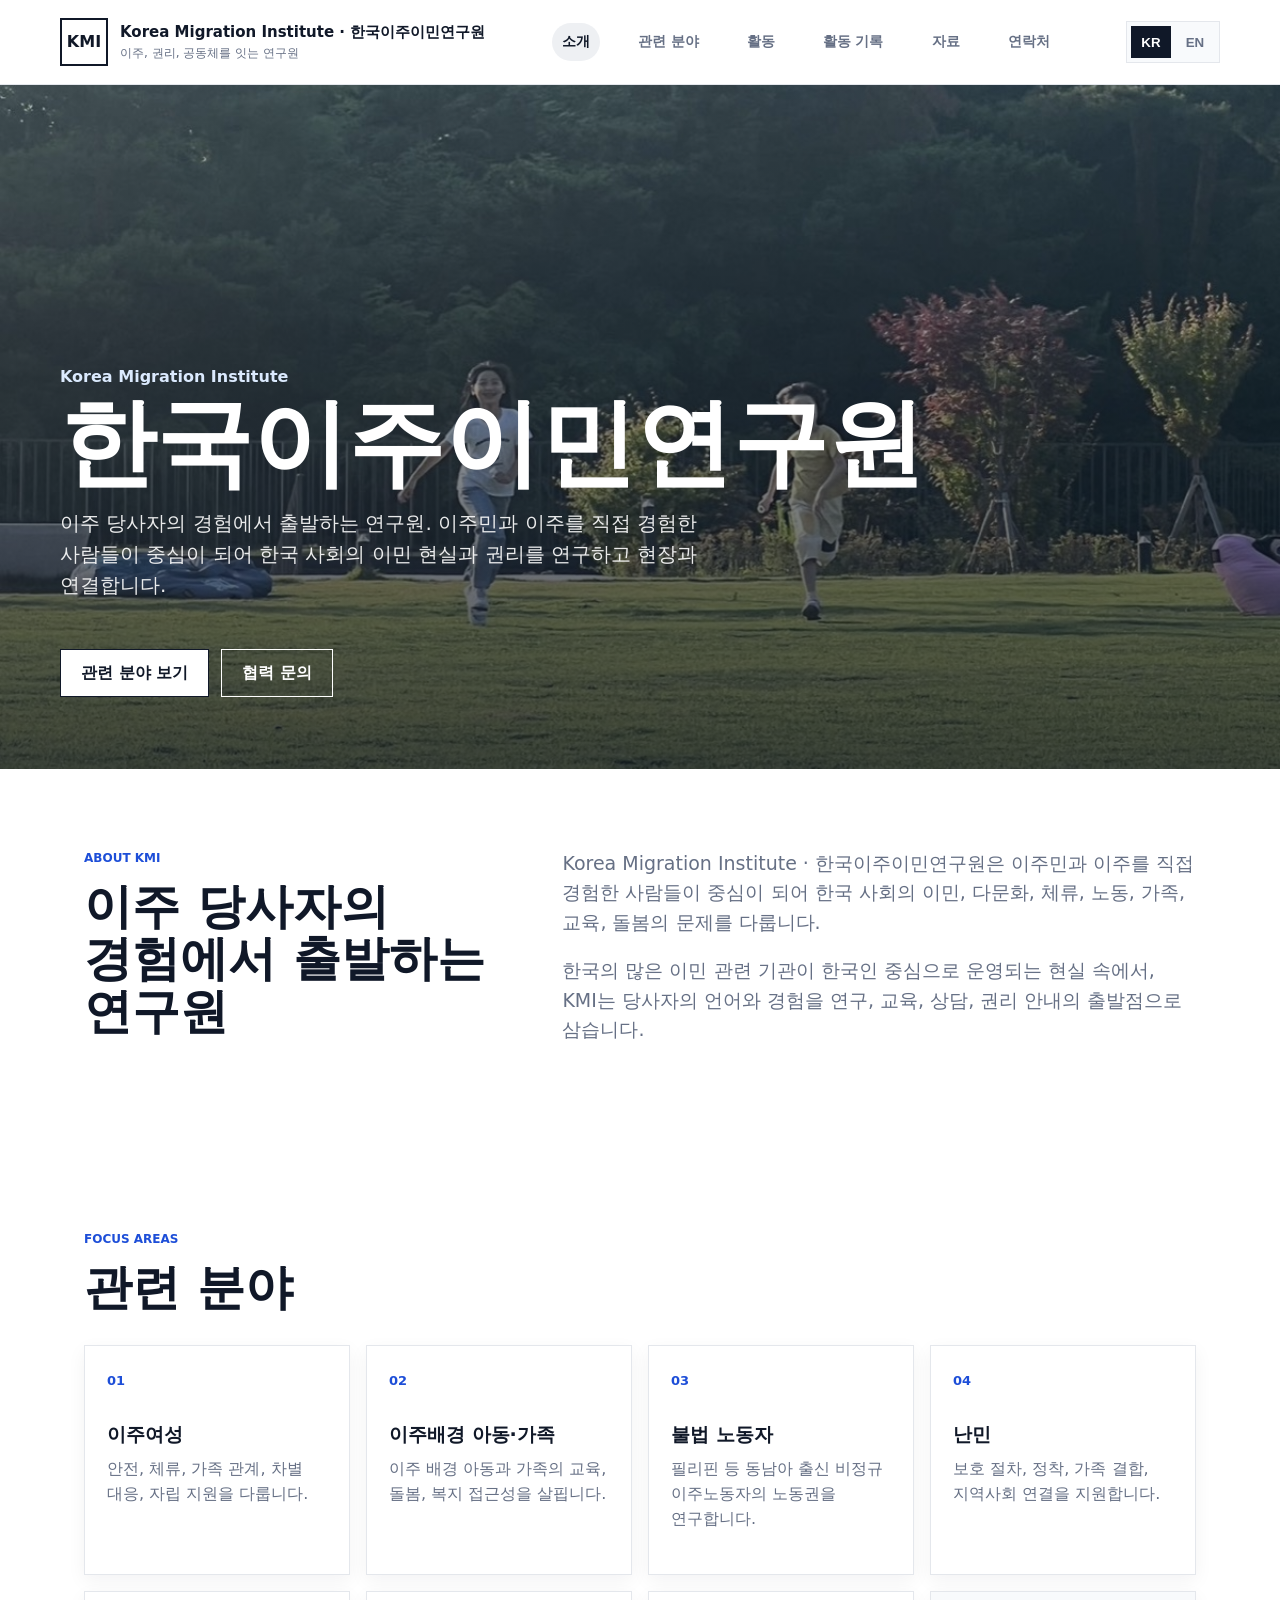
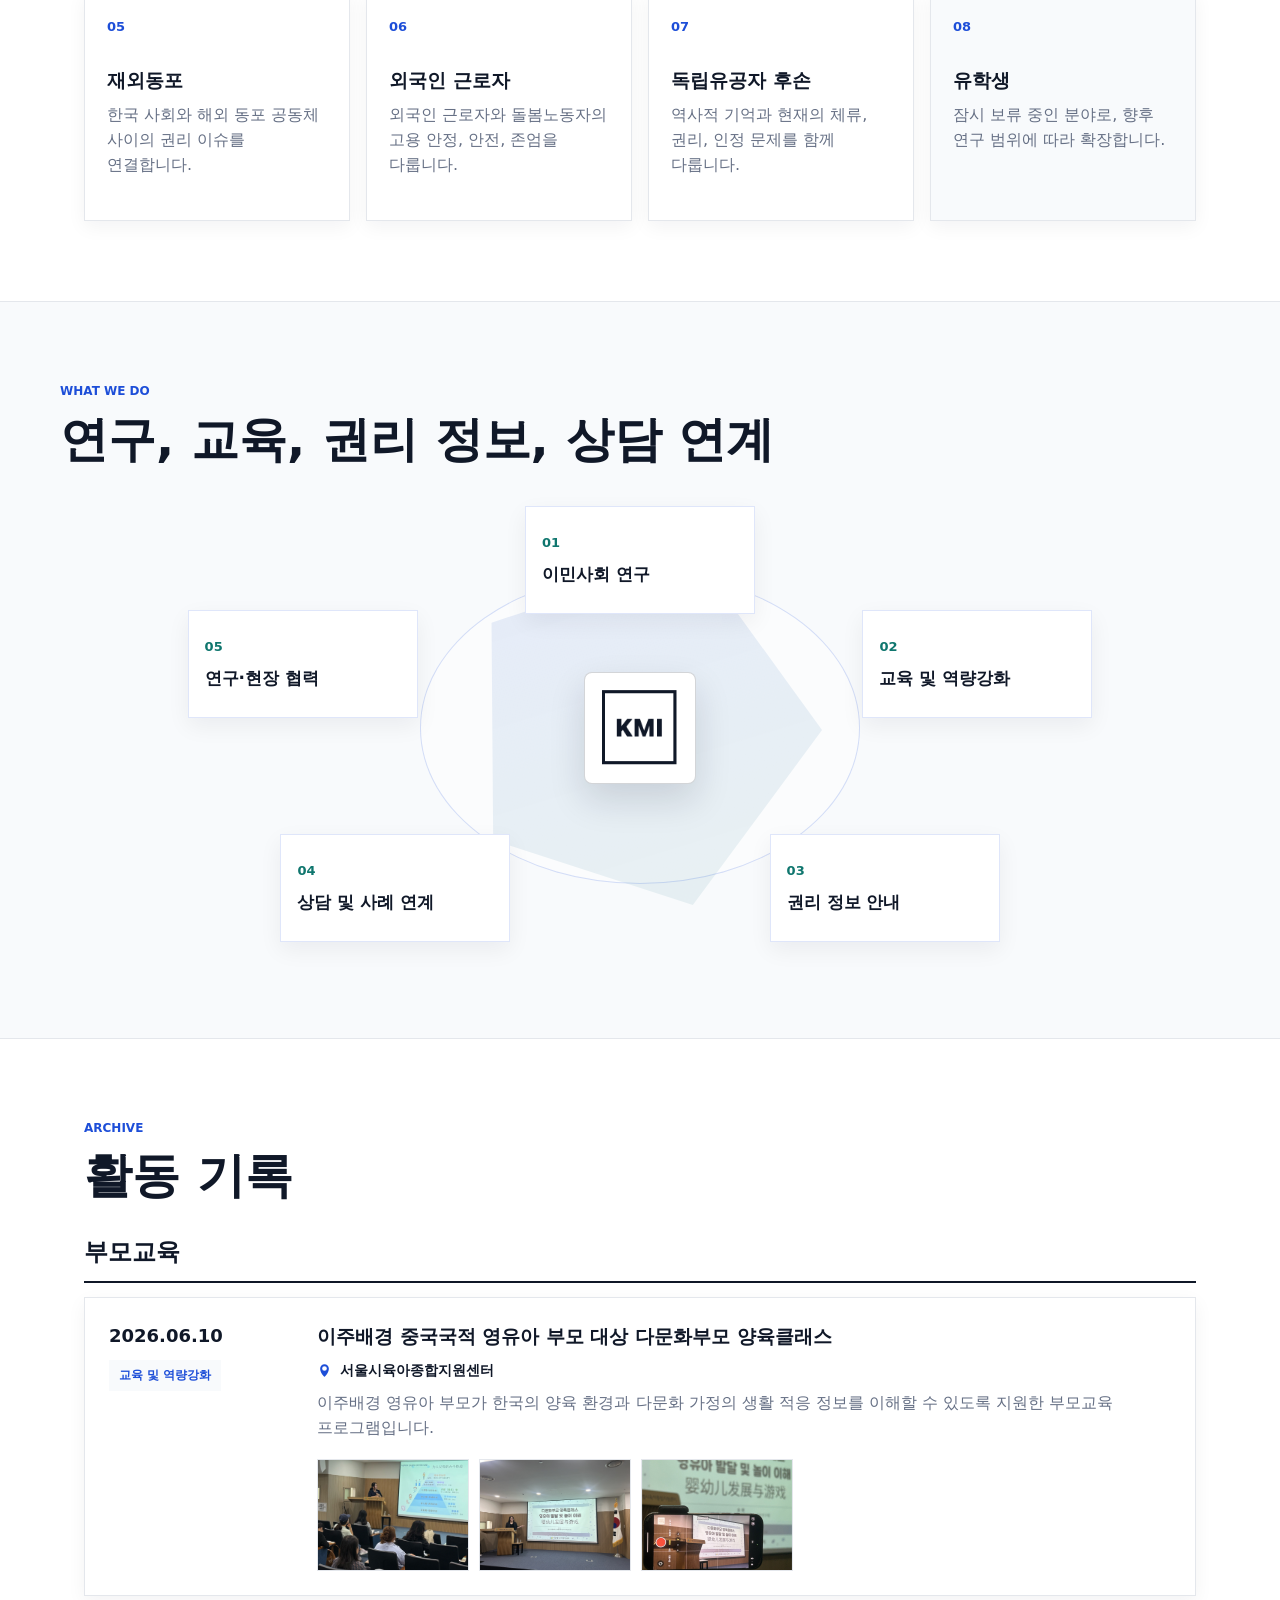
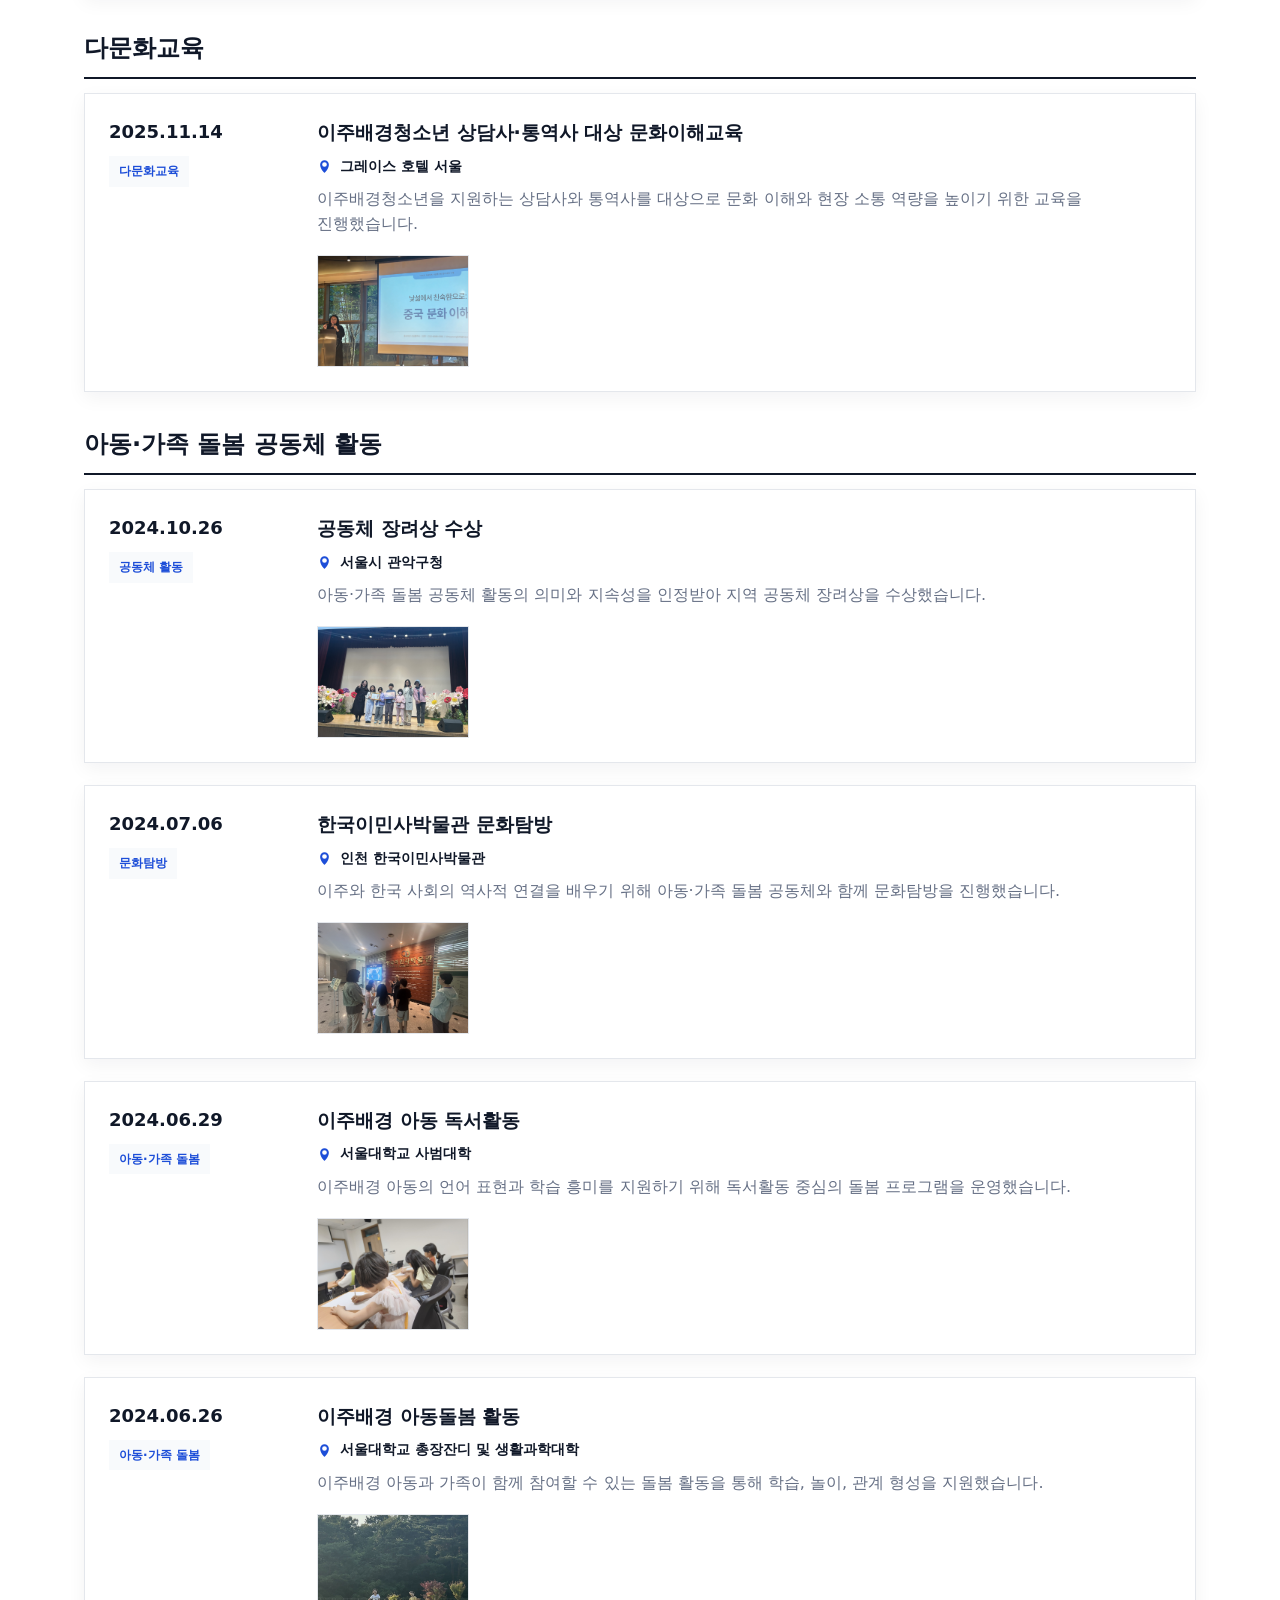
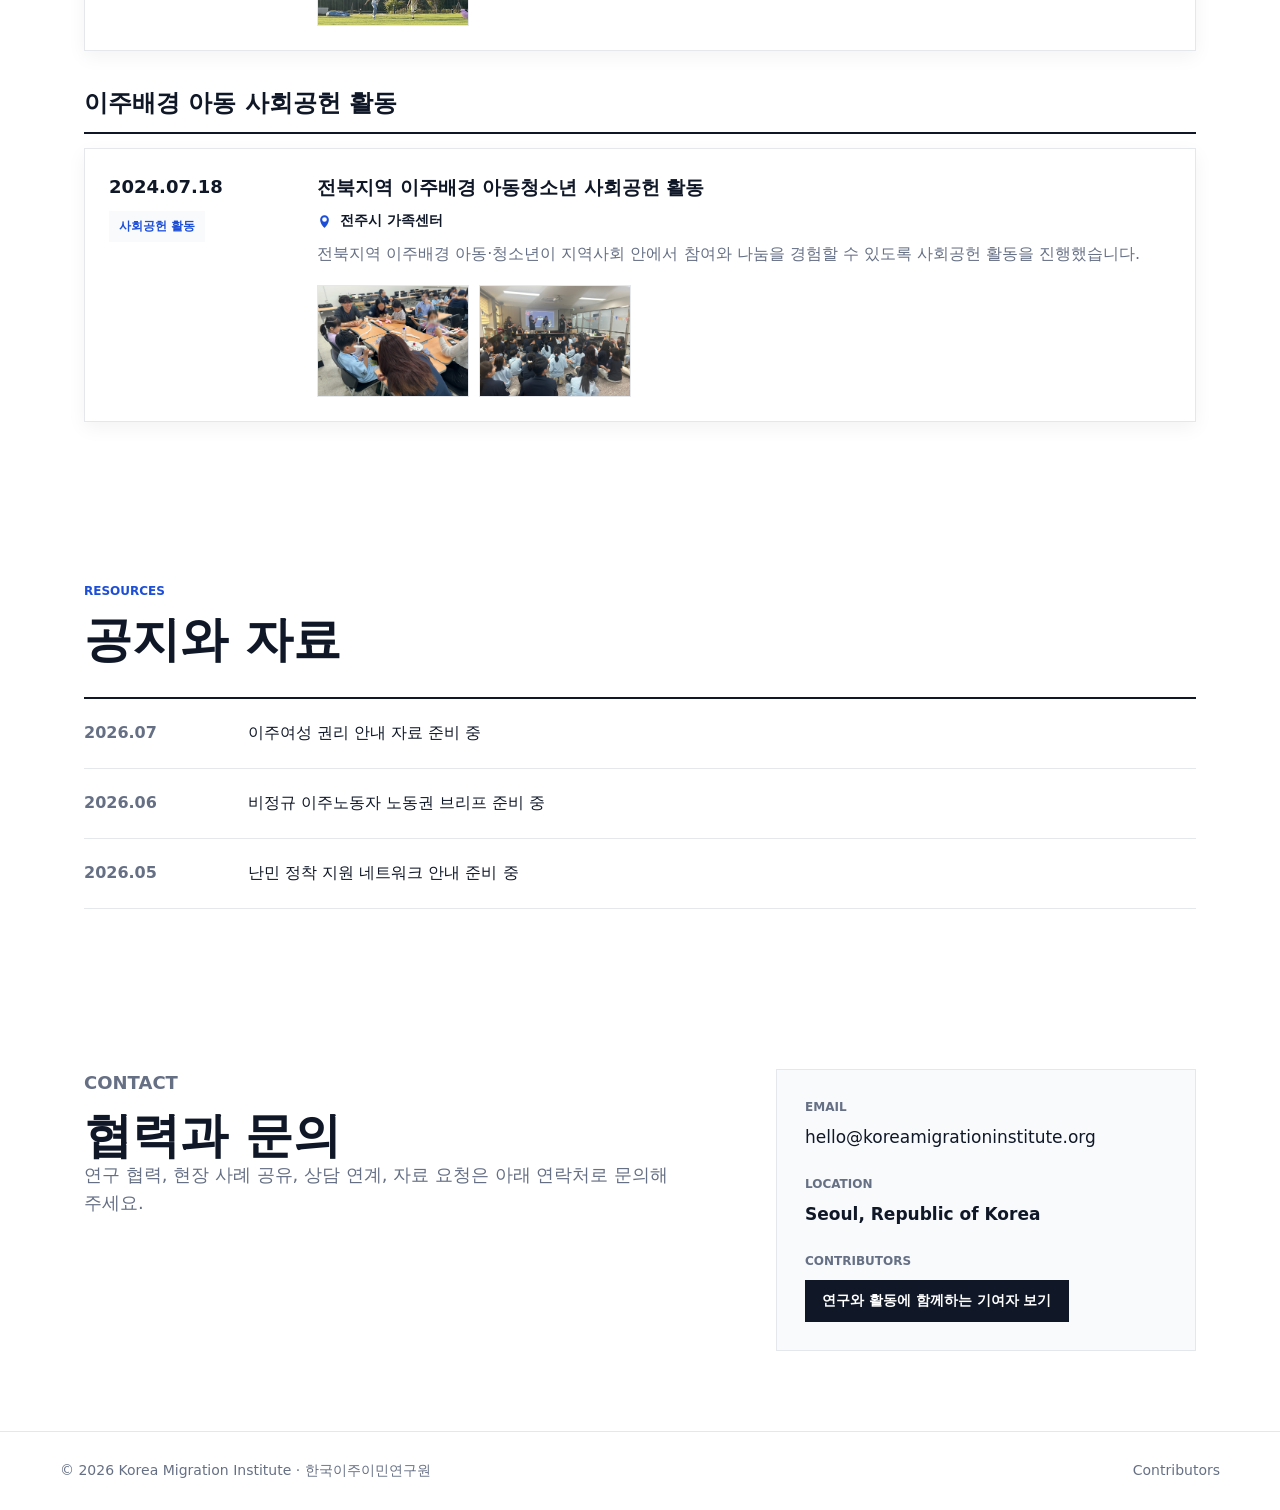
==== index.html @ 329f01b2 "Refine Korean naming and mobile focus cards" ====
<!doctype html>
<html lang="ko">
  <head>
    <meta charset="utf-8" />
    <meta name="viewport" content="width=device-width, initial-scale=1" />
    <title>Korea Migration Institute</title>
    <meta
      name="description"
      content="Korea Migration Institute is a research, advocacy, and community platform for migration rights in Korea."
    />
    <link rel="icon" type="image/png" href="./favicon.png" />
    <link rel="stylesheet" href="./styles.css" />
    <script defer src="./script.js"></script>
  </head>
  <body>
    <header class="site-header">
      <a class="brand" href="#home" aria-label="한국이주이민연구원 home">
        <span class="brand-mark">KMI</span>
        <span>
          <strong data-i18n="brand.title">Korea Migration Institute · 한국이주이민연구원</strong>
          <small data-i18n="brand.subtitle">이주, 권리, 공동체를 잇는 연구원</small>
        </span>
      </a>

      <nav class="main-nav" aria-label="Main navigation">
        <a href="#about" data-i18n="nav.about">소개</a>
        <a href="#focus" data-i18n="nav.focus">관련 분야</a>
        <a href="#work" data-i18n="nav.work">활동</a>
        <a href="#archive" data-i18n="nav.archive">활동 기록</a>
        <a href="#resources" data-i18n="nav.resources">자료</a>
        <a href="#contact" data-i18n="nav.contact">연락처</a>
      </nav>

      <div class="language-toggle" aria-label="Language">
        <button type="button" class="language-button active" data-lang="ko">KR</button>
        <button type="button" class="language-button" data-lang="en">EN</button>
      </div>
    </header>

    <main id="home">
      <section class="hero">
        <div class="hero-inner">
          <p class="eyebrow hero-name-eyebrow" data-i18n="hero.eyebrow">Korea Migration Institute</p>
          <h1 data-i18n="hero.title">한국이주이민연구원</h1>
          <p class="hero-copy" data-i18n="hero.copy">
            이주 당사자의 경험에서 출발하는 연구원. 이주민과 이주를 직접 경험한 사람들이
            중심이 되어 한국 사회의 이민 현실과 권리를 연구하고 현장과 연결합니다.
          </p>
          <div class="hero-actions">
            <a class="button primary" href="#focus" data-i18n="hero.primary">관련 분야 보기</a>
            <a class="button secondary" href="#contact" data-i18n="hero.secondary">협력 문의</a>
          </div>
        </div>
      </section>

      <section id="about" class="section intro-section">
        <div class="section-heading">
          <p class="eyebrow" data-i18n="about.eyebrow">About KMI</p>
          <h2 data-i18n="about.title">이주 당사자의 경험에서 출발하는 연구원</h2>
        </div>
        <div class="intro-copy">
          <p data-i18n="about.body">
            Korea Migration Institute · 한국이주이민연구원은 이주민과 이주를 직접 경험한 사람들이 중심이 되어
            한국 사회의 이민, 다문화, 체류, 노동, 가족, 교육, 돌봄의 문제를 다룹니다.
          </p>
          <p data-i18n="about.body2">
            한국의 많은 이민 관련 기관이 한국인 중심으로 운영되는 현실 속에서, KMI는 당사자의
            언어와 경험을 연구, 교육, 상담, 권리 안내의 출발점으로 삼습니다.
          </p>
        </div>
      </section>

      <section id="focus" class="section">
        <div class="section-heading">
          <p class="eyebrow" data-i18n="focus.eyebrow">Focus Areas</p>
          <h2 data-i18n="focus.title">관련 분야</h2>
        </div>
        <div class="focus-grid">
          <article class="focus-card" role="button" tabindex="0" data-focus-department="women" aria-haspopup="dialog">
            <span>01</span>
            <h3 data-i18n="focus.women.title">이주여성</h3>
            <p data-i18n="focus.women.body">안전, 체류, 가족 관계, 차별 대응, 자립 지원을 다룹니다.</p>
          </article>
          <article class="focus-card" role="button" tabindex="0" data-focus-department="children" aria-haspopup="dialog">
            <span>02</span>
            <h3 data-i18n="focus.children.title">이주배경 아동·가족</h3>
            <p data-i18n="focus.children.body">이주 배경 아동과 가족의 교육, 돌봄, 복지 접근성을 살핍니다.</p>
          </article>
          <article class="focus-card" role="button" tabindex="0" data-focus-department="irregular" aria-haspopup="dialog">
            <span>03</span>
            <h3 data-i18n="focus.irregular.title">불법 노동자</h3>
            <p data-i18n="focus.irregular.body">필리핀 등 동남아 출신 비정규 이주노동자의 노동권을 연구합니다.</p>
          </article>
          <article class="focus-card" role="button" tabindex="0" data-focus-department="refugees" aria-haspopup="dialog">
            <span>04</span>
            <h3 data-i18n="focus.refugees.title">난민</h3>
            <p data-i18n="focus.refugees.body">보호 절차, 정착, 가족 결합, 지역사회 연결을 지원합니다.</p>
          </article>
          <article class="focus-card" role="button" tabindex="0" data-focus-department="diaspora" aria-haspopup="dialog">
            <span>05</span>
            <h3 data-i18n="focus.diaspora.title">재외동포</h3>
            <p data-i18n="focus.diaspora.body">한국 사회와 해외 동포 공동체 사이의 권리 이슈를 연결합니다.</p>
          </article>
          <article class="focus-card" role="button" tabindex="0" data-focus-department="workers" aria-haspopup="dialog">
            <span>06</span>
            <h3 data-i18n="focus.workers.title">외국인 근로자</h3>
            <p data-i18n="focus.workers.body">외국인 근로자와 돌봄노동자의 고용 안정, 안전, 존엄을 다룹니다.</p>
          </article>
          <article class="focus-card" role="button" tabindex="0" data-focus-department="patriots" aria-haspopup="dialog">
            <span>07</span>
            <h3 data-i18n="focus.patriots.title">독립유공자 후손</h3>
            <p data-i18n="focus.patriots.body">역사적 기억과 현재의 체류, 권리, 인정 문제를 함께 다룹니다.</p>
          </article>
          <article class="focus-card paused" role="button" tabindex="0" data-focus-department="students" aria-haspopup="dialog">
            <span>08</span>
            <h3 data-i18n="focus.students.title">유학생</h3>
            <p data-i18n="focus.students.body">잠시 보류 중인 분야로, 향후 연구 범위에 따라 확장합니다.</p>
          </article>
        </div>
      </section>

      <section id="work" class="section band">
        <div class="section-heading">
          <p class="eyebrow" data-i18n="work.eyebrow">What We Do</p>
          <h2 data-i18n="work.title">연구, 교육, 권리 정보, 상담 연계</h2>
        </div>
        <div class="work-diagram" aria-label="What We Do diagram">
          <div class="work-diagram-center">
            <img src="./favicon.png" alt="KMI" />
          </div>
          <article class="work-node node-research" role="button" tabindex="0" data-work-area="research" aria-haspopup="dialog">
            <span>01</span>
            <h3 data-i18n="work.research.title">이민사회 연구</h3>
          </article>
          <article class="work-node node-education" role="button" tabindex="0" data-work-area="education" aria-haspopup="dialog">
            <span>02</span>
            <h3 data-i18n="work.education.title">교육 및 역량강화</h3>
          </article>
          <article class="work-node node-rights" role="button" tabindex="0" data-work-area="rights" aria-haspopup="dialog">
            <span>03</span>
            <h3 data-i18n="work.rights.title">권리 정보 안내</h3>
          </article>
          <article class="work-node node-counseling" role="button" tabindex="0" data-work-area="counseling" aria-haspopup="dialog">
            <span>04</span>
            <h3 data-i18n="work.counseling.title">상담 및 사례 연계</h3>
          </article>
          <article class="work-node node-collaboration" role="button" tabindex="0" data-work-area="collaboration" aria-haspopup="dialog">
            <span>05</span>
            <h3 data-i18n="work.collaboration.title">연구·현장 협력</h3>
          </article>
        </div>
      </section>

      <section id="archive" class="section archive-section">
        <div class="section-heading">
          <p class="eyebrow" data-i18n="archive.eyebrow">Archive</p>
          <h2 data-i18n="archive.title">활동 기록</h2>
        </div>
        <div class="archive-groups">
          <section class="archive-category" aria-labelledby="archive-parenting">
            <div class="archive-category-heading">
              <h3 id="archive-parenting" data-i18n="archive.groups.parenting">부모교육</h3>
            </div>
            <div class="archive-list">
              <article class="archive-event">
                <div class="archive-meta">
                  <time datetime="2026-06-10">2026.06.10</time>
                  <span data-i18n="archive.parent.category">교육 및 역량강화</span>
                </div>
                <div class="archive-content">
                  <h3 data-i18n="archive.parent.title">이주배경 중국국적 영유아 부모 대상 다문화부모 양육클래스</h3>
                  <p class="archive-location" data-i18n="archive.parent.location">서울시육아종합지원센터</p>
                  <p data-i18n="archive.parent.body">
                    이주배경 영유아 부모가 한국의 양육 환경과 다문화 가정의 생활 적응 정보를 이해할 수 있도록 지원한 부모교육 프로그램입니다.
                  </p>
                  <div class="archive-photos three">
                    <a href="./assets/archive/full/20260610-seoul-childcare-parent-class.png" data-photo-modal-trigger>
                      <img src="./assets/archive/20260610-seoul-childcare-parent-class.jpg" alt="서울시육아종합지원센터 다문화부모 양육클래스" loading="lazy" />
                    </a>
                    <a href="./assets/archive/full/20260527-multicultural-parenting-class-1.png" data-photo-modal-trigger>
                      <img src="./assets/archive/20260527-multicultural-parenting-class-1.jpg" alt="이주배경 부모 대상 양육클래스 활동" loading="lazy" />
                    </a>
                    <a href="./assets/archive/full/20260527-multicultural-parenting-class-2.png" data-photo-modal-trigger>
                      <img src="./assets/archive/20260527-multicultural-parenting-class-2.jpg" alt="다문화부모 양육클래스 현장 사진" loading="lazy" />
                    </a>
                  </div>
                </div>
              </article>
            </div>
          </section>

          <section class="archive-category" aria-labelledby="archive-multicultural">
            <div class="archive-category-heading">
              <h3 id="archive-multicultural" data-i18n="archive.groups.multicultural">다문화교육</h3>
            </div>
            <div class="archive-list">
              <article class="archive-event">
                <div class="archive-meta">
                  <time datetime="2025-11-14">2025.11.14</time>
                  <span data-i18n="archive.culture.category">다문화교육</span>
                </div>
                <div class="archive-content">
                  <h3 data-i18n="archive.culture.title">이주배경청소년 상담사·통역사 대상 문화이해교육</h3>
                  <p class="archive-location" data-i18n="archive.culture.location">그레이스 호텔 서울</p>
                  <p data-i18n="archive.culture.body">
                    이주배경청소년을 지원하는 상담사와 통역사를 대상으로 문화 이해와 현장 소통 역량을 높이기 위한 교육을 진행했습니다.
                  </p>
                  <div class="archive-photos">
                    <a href="./assets/archive/full/20251114-grace-hotel-cultural-understanding.png" data-photo-modal-trigger>
                      <img src="./assets/archive/20251114-grace-hotel-cultural-understanding.jpg" alt="그레이스 호텔 서울 문화이해교육" loading="lazy" />
                    </a>
                  </div>
                </div>
              </article>
            </div>
          </section>

          <section class="archive-category" aria-labelledby="archive-care">
            <div class="archive-category-heading">
              <h3 id="archive-care" data-i18n="archive.groups.care">아동·가족 돌봄 공동체 활동</h3>
            </div>
            <div class="archive-list">
              <article class="archive-event">
                <div class="archive-meta">
                  <time datetime="2024-10-26">2024.10.26</time>
                  <span data-i18n="archive.award.category">공동체 활동</span>
                </div>
                <div class="archive-content">
                  <h3 data-i18n="archive.award.title">공동체 장려상 수상</h3>
                  <p class="archive-location" data-i18n="archive.award.location">서울시 관악구청</p>
                  <p data-i18n="archive.award.body">
                    아동·가족 돌봄 공동체 활동의 의미와 지속성을 인정받아 지역 공동체 장려상을 수상했습니다.
                  </p>
                  <div class="archive-photos">
                    <a href="./assets/archive/full/20241026-gwanak-community-award.png" data-photo-modal-trigger>
                      <img src="./assets/archive/20241026-gwanak-community-award.jpg" alt="서울시 관악구청 공동체 장려상 수상" loading="lazy" />
                    </a>
                  </div>
                </div>
              </article>

              <article class="archive-event">
                <div class="archive-meta">
                  <time datetime="2024-07-06">2024.07.06</time>
                  <span data-i18n="archive.museum.category">문화탐방</span>
                </div>
                <div class="archive-content">
                  <h3 data-i18n="archive.museum.title">한국이민사박물관 문화탐방</h3>
                  <p class="archive-location" data-i18n="archive.museum.location">인천 한국이민사박물관</p>
                  <p data-i18n="archive.museum.body">
                    이주와 한국 사회의 역사적 연결을 배우기 위해 아동·가족 돌봄 공동체와 함께 문화탐방을 진행했습니다.
                  </p>
                  <div class="archive-photos">
                    <a href="./assets/archive/full/20240706-incheon-migration-history-museum.png" data-photo-modal-trigger>
                      <img src="./assets/archive/20240706-incheon-migration-history-museum.jpg" alt="인천 한국이민사박물관 문화탐방" loading="lazy" />
                    </a>
                  </div>
                </div>
              </article>

              <article class="archive-event">
                <div class="archive-meta">
                  <time datetime="2024-06-29">2024.06.29</time>
                  <span data-i18n="archive.reading.category">아동·가족 돌봄</span>
                </div>
                <div class="archive-content">
                  <h3 data-i18n="archive.reading.title">이주배경 아동 독서활동</h3>
                  <p class="archive-location" data-i18n="archive.reading.location">서울대학교 사범대학</p>
                  <p data-i18n="archive.reading.body">
                    이주배경 아동의 언어 표현과 학습 흥미를 지원하기 위해 독서활동 중심의 돌봄 프로그램을 운영했습니다.
                  </p>
                  <div class="archive-photos">
                    <a href="./assets/archive/full/20240629-snu-college-education-reading.png" data-photo-modal-trigger>
                      <img src="./assets/archive/20240629-snu-college-education-reading.jpg" alt="서울대학교 사범대학 독서활동" loading="lazy" />
                    </a>
                  </div>
                </div>
              </article>

              <article class="archive-event">
                <div class="archive-meta">
                  <time datetime="2024-06-26">2024.06.26</time>
                  <span data-i18n="archive.childcare.category">아동·가족 돌봄</span>
                </div>
                <div class="archive-content">
                  <h3 data-i18n="archive.childcare.title">이주배경 아동돌봄 활동</h3>
                  <p class="archive-location" data-i18n="archive.childcare.location">서울대학교 총장잔디 및 생활과학대학</p>
                  <p data-i18n="archive.childcare.body">
                    이주배경 아동과 가족이 함께 참여할 수 있는 돌봄 활동을 통해 학습, 놀이, 관계 형성을 지원했습니다.
                  </p>
                  <div class="archive-photos">
                    <a href="./assets/archive/full/20240626-snu-childcare-activity.png" data-photo-modal-trigger>
                      <img src="./assets/archive/20240626-snu-childcare-activity.jpg" alt="서울대학교 아동돌봄 활동" loading="lazy" />
                    </a>
                  </div>
                </div>
              </article>
            </div>
          </section>

          <section class="archive-category" aria-labelledby="archive-social">
            <div class="archive-category-heading">
              <h3 id="archive-social" data-i18n="archive.groups.social">이주배경 아동 사회공헌 활동</h3>
            </div>
            <div class="archive-list">
              <article class="archive-event">
                <div class="archive-meta">
                  <time datetime="2024-07-18">2024.07.18</time>
                  <span data-i18n="archive.social.category">사회공헌 활동</span>
                </div>
                <div class="archive-content">
                  <h3 data-i18n="archive.social.title">전북지역 이주배경 아동청소년 사회공헌 활동</h3>
                  <p class="archive-location" data-i18n="archive.social.location">전주시 가족센터</p>
                  <p data-i18n="archive.social.body">
                    전북지역 이주배경 아동·청소년이 지역사회 안에서 참여와 나눔을 경험할 수 있도록 사회공헌 활동을 진행했습니다.
                  </p>
                  <div class="archive-photos two">
                    <a href="./assets/archive/full/20240718-jeonju-family-center-social-contribution-1.png" data-photo-modal-trigger>
                      <img src="./assets/archive/20240718-jeonju-family-center-social-contribution-1.jpg" alt="전주시 가족센터 사회공헌 활동" loading="lazy" />
                    </a>
                    <a href="./assets/archive/full/20240718-jeonju-family-center-social-contribution-2.png" data-photo-modal-trigger>
                      <img src="./assets/archive/20240718-jeonju-family-center-social-contribution-2.jpg" alt="전북지역 이주배경 아동청소년 사회공헌 활동" loading="lazy" />
                    </a>
                  </div>
                </div>
              </article>
            </div>
          </section>
        </div>
      </section>

      <section id="resources" class="section">
        <div class="section-heading">
          <p class="eyebrow" data-i18n="resources.eyebrow">Resources</p>
          <h2 data-i18n="resources.title">공지와 자료</h2>
        </div>
        <div class="resource-list">
          <a href="#contact">
            <time>2026.07</time>
            <span data-i18n="resources.one">이주여성 권리 안내 자료 준비 중</span>
          </a>
          <a href="#contact">
            <time>2026.06</time>
            <span data-i18n="resources.two">비정규 이주노동자 노동권 브리프 준비 중</span>
          </a>
          <a href="#contact">
            <time>2026.05</time>
            <span data-i18n="resources.three">난민 정착 지원 네트워크 안내 준비 중</span>
          </a>
        </div>
      </section>

      <section id="contact" class="section contact-section">
        <div class="contact-copy">
          <p class="eyebrow" data-i18n="contact.eyebrow">Contact</p>
          <h2 data-i18n="contact.title">협력과 문의</h2>
          <p data-i18n="contact.body">
            연구 협력, 현장 사례 공유, 상담 연계, 자료 요청은 아래 연락처로 문의해 주세요.
          </p>
        </div>
        <address class="contact-panel">
          <span>Email</span>
          <a href="mailto:hello@koreamigrationinstitute.org">hello@koreamigrationinstitute.org</a>
          <span>Location</span>
          <strong>Seoul, Republic of Korea</strong>
          <span>Contributors</span>
          <a class="contact-button" href="./contributors.html" data-i18n="contact.contributors">연구와 활동에 함께하는 기여자 보기</a>
        </address>
      </section>
    </main>

    <footer class="site-footer">
      <span>© <span id="year"></span> <span data-i18n="footer.name">Korea Migration Institute · 한국이주이민연구원</span></span>
      <span><a href="./contributors.html" data-i18n="footer.contributors">Contributors</a></span>
    </footer>
    <div class="focus-modal" data-focus-modal hidden>
      <div class="focus-modal-backdrop" data-focus-close></div>
      <section class="focus-modal-panel" role="dialog" aria-modal="true" aria-labelledby="focus-modal-title">
        <button class="focus-modal-close" type="button" data-focus-close aria-label="Close">×</button>
        <p class="eyebrow" data-focus-modal-label>Focus Area</p>
        <h2 id="focus-modal-title" data-focus-modal-title></h2>
        <p class="focus-modal-summary" data-focus-modal-summary></p>
        <div class="focus-modal-grid">
          <div>
            <h3 data-focus-research-heading></h3>
            <ul data-focus-modal-research></ul>
          </div>
          <div>
            <h3 data-focus-activity-heading></h3>
            <ul data-focus-modal-activities></ul>
          </div>
        </div>
      </section>
    </div>
    <div class="work-modal" data-work-modal hidden>
      <div class="focus-modal-backdrop" data-work-close></div>
      <section class="focus-modal-panel work-modal-panel" role="dialog" aria-modal="true" aria-labelledby="work-modal-title">
        <button class="focus-modal-close" type="button" data-work-close aria-label="Close">×</button>
        <p class="eyebrow" data-work-modal-label>What We Do</p>
        <h2 id="work-modal-title" data-work-modal-title></h2>
        <p class="focus-modal-summary" data-work-modal-body></p>
      </section>
    </div>
    <div class="photo-modal" data-photo-modal hidden>
      <div class="focus-modal-backdrop" data-photo-close></div>
      <figure class="photo-modal-panel" role="dialog" aria-modal="true" aria-label="Archive photo">
        <button class="focus-modal-close photo-modal-close" type="button" data-photo-close aria-label="Close">×</button>
        <img src="" alt="" data-photo-modal-image />
        <div class="photo-modal-dots" data-photo-modal-dots></div>
        <figcaption data-photo-modal-caption></figcaption>
      </figure>
    </div>
  </body>
</html>
---- styles.css ----
:root {
  --ink: #101828;
  --muted: #667085;
  --line: #e4e7ec;
  --paper: #ffffff;
  --soft: #f8fafc;
  --blue: #1d4ed8;
  --green: #0f766e;
  --gold: #a16207;
  --red: #b42318;
  --shadow: 0 12px 30px rgba(16, 24, 40, 0.08);
  --max: 1160px;
}

* {
  box-sizing: border-box;
}

html {
  scroll-behavior: smooth;
}

body {
  margin: 0;
  background: var(--paper);
  color: var(--ink);
  font-family: Inter, ui-sans-serif, system-ui, -apple-system, BlinkMacSystemFont, "Segoe UI", sans-serif;
  line-height: 1.55;
  word-break: keep-all;
  overflow-wrap: normal;
  hyphens: none;
  line-break: strict;
}

body.modal-open {
  overflow: hidden;
}

a {
  color: inherit;
  text-decoration: none;
}

.brand strong,
.brand small,
.main-nav a,
.hero-name-eyebrow,
.hero h1,
.hero-copy,
.section-heading,
.focus-card,
.work-node,
.archive-content,
.focus-modal-panel {
  word-break: keep-all;
  overflow-wrap: normal;
  hyphens: none;
}

.site-header {
  position: sticky;
  top: 0;
  z-index: 10;
  display: grid;
  grid-template-columns: auto 1fr auto;
  gap: 28px;
  align-items: center;
  padding: 18px max(24px, calc((100vw - var(--max)) / 2));
  background: rgba(255, 255, 255, 0.92);
  border-bottom: 1px solid var(--line);
  backdrop-filter: blur(14px);
}

.brand {
  display: flex;
  align-items: center;
  gap: 12px;
  min-width: max-content;
}

.brand-mark {
  display: grid;
  place-items: center;
  width: 48px;
  height: 48px;
  border: 2px solid var(--ink);
  color: var(--ink);
  font-weight: 850;
  letter-spacing: 0;
}

.brand strong,
.brand small {
  display: block;
}

.brand strong {
  font-size: 15px;
}

.brand small {
  color: var(--muted);
  font-size: 12px;
}

.main-nav {
  display: flex;
  justify-content: center;
  gap: clamp(12px, 2.3vw, 28px);
  color: var(--muted);
  font-size: 14px;
  font-weight: 700;
}

.main-nav a {
  padding: 8px 10px;
  border-radius: 999px;
  transition: color 0.18s ease;
}

.main-nav a:hover,
.main-nav a.active {
  color: var(--ink);
  background: #eef0f3;
}

.language-toggle {
  display: flex;
  gap: 4px;
  padding: 4px;
  border: 1px solid var(--line);
  background: var(--soft);
}

.language-button {
  border: 0;
  background: transparent;
  color: var(--muted);
  min-width: 40px;
  height: 32px;
  font-weight: 800;
  cursor: pointer;
}

.language-button.active {
  background: var(--ink);
  color: white;
}

.hero {
  min-height: 76vh;
  display: flex;
  align-items: end;
  padding: 96px max(24px, calc((100vw - var(--max)) / 2)) 72px;
  background:
    linear-gradient(0deg, rgba(16, 24, 40, 0.78), rgba(16, 24, 40, 0.2)),
    url("./assets/archive/20240626-snu-childcare-activity.jpg") center 72%/cover;
  color: white;
}

.hero-inner {
  display: grid;
  justify-items: start;
  max-width: 760px;
}

.eyebrow {
  margin: 0 0 12px;
  color: var(--blue);
  font-size: 12px;
  font-weight: 850;
  letter-spacing: 0;
  text-transform: uppercase;
}

.hero .eyebrow {
  color: #dbeafe;
}

.hero-name-eyebrow {
  margin-left: 0;
  margin-bottom: 10px;
  font-size: 16px;
  line-height: 1.2;
  text-transform: none;
  transform: translateX(0);
}

h1,
h2,
h3,
p {
  margin-top: 0;
}

h1 {
  margin-bottom: 18px;
  font-size: clamp(52px, 8vw, 96px);
  line-height: 0.98;
  letter-spacing: 0;
}

h2 {
  margin-bottom: 0;
  font-size: clamp(30px, 4vw, 48px);
  line-height: 1.1;
  letter-spacing: 0;
}

h3 {
  margin-bottom: 8px;
  font-size: 19px;
  letter-spacing: 0;
}

.hero-copy {
  max-width: 680px;
  color: rgba(255, 255, 255, 0.9);
  font-size: 20px;
}

.hero-actions {
  display: flex;
  flex-wrap: wrap;
  gap: 12px;
  margin-top: 28px;
}

.hero-name-eyebrow,
.hero h1,
.hero-copy,
.hero-actions {
  justify-self: start;
  margin-left: 0;
  padding-left: 0;
}

.button {
  display: inline-flex;
  align-items: center;
  justify-content: center;
  min-height: 48px;
  padding: 0 20px;
  border: 1px solid currentColor;
  font-weight: 800;
}

.button.primary {
  background: white;
  color: var(--ink);
}

.button.secondary {
  color: white;
}

.section {
  max-width: var(--max);
  margin: 0 auto;
  padding: 80px 24px;
}

.section-heading {
  max-width: 720px;
  margin-bottom: 32px;
}

.intro-section {
  display: grid;
  grid-template-columns: 0.8fr 1.2fr;
  gap: 56px;
}

.intro-copy {
  color: var(--muted);
  font-size: 19px;
}

.focus-grid {
  display: grid;
  grid-template-columns: repeat(4, minmax(0, 1fr));
  gap: 16px;
}

.focus-card {
  min-height: 230px;
  padding: 22px;
  border: 1px solid var(--line);
  background: white;
  box-shadow: 0 6px 18px rgba(16, 24, 40, 0.05);
  cursor: pointer;
  transition: border-color 160ms ease, box-shadow 160ms ease, transform 160ms ease;
}

.focus-card:hover,
.focus-card:focus-visible {
  border-color: rgba(29, 78, 216, 0.48);
  box-shadow: 0 12px 26px rgba(16, 24, 40, 0.1);
  transform: translateY(-2px);
  outline: none;
}

.focus-card span {
  display: inline-flex;
  margin-bottom: 28px;
  color: var(--blue);
  font-size: 13px;
  font-weight: 850;
}

.focus-card p {
  color: var(--muted);
}

.focus-card.paused {
  background: var(--soft);
}

.focus-modal[hidden],
.work-modal[hidden],
.photo-modal[hidden] {
  display: none;
}

.focus-modal,
.work-modal,
.photo-modal {
  position: fixed;
  inset: 0;
  z-index: 50;
  display: grid;
  place-items: center;
  padding: 24px;
}

.focus-modal-backdrop {
  position: absolute;
  inset: 0;
  background: rgba(16, 24, 40, 0.62);
}

.focus-modal-panel {
  position: relative;
  width: min(920px, 100%);
  max-height: min(760px, calc(100vh - 48px));
  overflow-y: auto;
  padding: 34px;
  background: white;
  border: 1px solid var(--line);
  box-shadow: 0 30px 80px rgba(16, 24, 40, 0.28);
}

.focus-modal-close {
  position: absolute;
  top: 18px;
  right: 18px;
  display: grid;
  place-items: center;
  width: 38px;
  height: 38px;
  border: 1px solid var(--line);
  background: var(--soft);
  color: var(--ink);
  font-size: 26px;
  line-height: 1;
  cursor: pointer;
}

.focus-modal-close:hover,
.focus-modal-close:focus-visible {
  border-color: var(--ink);
  outline: none;
}

.focus-modal-panel h2 {
  max-width: 760px;
  margin-bottom: 14px;
  padding-right: 44px;
  font-size: clamp(30px, 5vw, 54px);
}

.focus-modal-summary {
  max-width: 760px;
  color: var(--muted);
  font-size: 18px;
}

.focus-modal-grid {
  display: grid;
  grid-template-columns: repeat(2, minmax(0, 1fr));
  gap: 24px;
  margin-top: 28px;
}

.focus-modal-grid > div {
  padding: 22px;
  border: 1px solid var(--line);
  background: var(--soft);
}

.focus-modal-grid h3 {
  margin-bottom: 14px;
}

.focus-modal-grid ul {
  display: grid;
  gap: 10px;
  margin: 0;
  padding-left: 20px;
  color: var(--muted);
}

.band {
  max-width: none;
  padding-left: max(24px, calc((100vw - var(--max)) / 2));
  padding-right: max(24px, calc((100vw - var(--max)) / 2));
  background: var(--soft);
  border-top: 1px solid var(--line);
  border-bottom: 1px solid var(--line);
}

.work-diagram {
  position: relative;
  max-width: var(--max);
  min-height: 460px;
  margin-top: 8px;
  isolation: isolate;
}

.work-diagram::before {
  content: "";
  position: absolute;
  inset: 74px 31%;
  border: 1px solid rgba(29, 78, 216, 0.18);
  border-radius: 50%;
  background: rgba(255, 255, 255, 0.44);
  z-index: -1;
}

.work-diagram::after {
  content: "";
  position: absolute;
  left: 50%;
  top: 50%;
  width: min(35vw, 360px);
  height: min(35vw, 360px);
  transform: translate(-50%, -50%) rotate(18deg);
  clip-path: polygon(50% 0, 98% 35%, 79% 92%, 21% 92%, 2% 35%);
  border: 1px solid rgba(29, 78, 216, 0.16);
  background: linear-gradient(145deg, rgba(29, 78, 216, 0.1), rgba(15, 118, 110, 0.08));
  z-index: -1;
}

.work-diagram-center {
  position: absolute;
  left: 50%;
  top: 50%;
  display: grid;
  place-items: center;
  width: 112px;
  height: 112px;
  padding: 10px;
  transform: translate(-50%, -50%);
  border: 1px solid rgba(16, 24, 40, 0.18);
  border-radius: 8px;
  background: white;
  box-shadow: 0 16px 36px rgba(16, 24, 40, 0.14);
  text-align: center;
}

.work-diagram-center img {
  width: 100%;
  height: auto;
  display: block;
}

.work-node {
  position: absolute;
  display: grid;
  align-content: center;
  width: min(22%, 230px);
  min-height: 108px;
  padding: 16px;
  background: white;
  border: 1px solid rgba(29, 78, 216, 0.14);
  box-shadow: 0 8px 22px rgba(16, 24, 40, 0.06);
  cursor: pointer;
  transition: border-color 160ms ease, box-shadow 160ms ease, transform 160ms ease;
}

.work-node:hover,
.work-node:focus-visible {
  border-color: rgba(15, 118, 110, 0.48);
  box-shadow: 0 12px 26px rgba(16, 24, 40, 0.1);
  outline: none;
}

.work-node span {
  display: inline-flex;
  margin-bottom: 8px;
  color: var(--green);
  font-size: 13px;
  font-weight: 850;
}

.work-node h3 {
  margin-bottom: 0;
  font-size: 17px;
}

.node-research {
  left: 50%;
  top: 8px;
  transform: translateX(-50%);
}

.node-education {
  right: 11%;
  top: 112px;
}

.node-rights {
  right: 19%;
  bottom: 16px;
}

.node-counseling {
  left: 19%;
  bottom: 16px;
}

.node-collaboration {
  left: 11%;
  top: 112px;
}

.archive-section .section-heading p:not(.eyebrow) {
  color: var(--muted);
  font-size: 18px;
}

.archive-groups,
.archive-list {
  display: grid;
  gap: 22px;
}

.archive-groups {
  gap: 34px;
}

.archive-category {
  display: grid;
  gap: 14px;
}

.archive-category-heading {
  display: flex;
  align-items: end;
  justify-content: space-between;
  gap: 16px;
  padding-bottom: 10px;
  border-bottom: 2px solid var(--ink);
}

.archive-category-heading h3 {
  margin: 0;
  font-size: 24px;
}

.archive-event {
  display: grid;
  grid-template-columns: 180px 1fr;
  gap: 28px;
  padding: 24px;
  border: 1px solid var(--line);
  background: white;
  box-shadow: 0 6px 18px rgba(16, 24, 40, 0.05);
}

.archive-meta {
  display: flex;
  flex-direction: column;
  gap: 10px;
  align-items: flex-start;
}

.archive-meta time {
  font-size: 18px;
  font-weight: 850;
}

.archive-meta span {
  display: inline-flex;
  padding: 6px 10px;
  background: var(--soft);
  color: var(--blue);
  font-size: 12px;
  font-weight: 850;
}

.archive-content > p {
  color: var(--muted);
}

.archive-content > .archive-location {
  display: inline-flex;
  gap: 8px;
  align-items: center;
  margin-bottom: 10px;
  color: var(--ink);
  font-size: 14px;
  font-weight: 800;
}

.archive-content > .archive-location::before {
  content: "";
  width: 15px;
  height: 15px;
  flex: 0 0 15px;
  background: var(--blue);
  mask: url("data:image/svg+xml,%3Csvg xmlns='http://www.w3.org/2000/svg' viewBox='0 0 24 24'%3E%3Cpath d='M12 22s7-6.1 7-13a7 7 0 0 0-14 0c0 6.9 7 13 7 13Zm0-9.5A3.5 3.5 0 1 1 12 5a3.5 3.5 0 0 1 0 7.5Z'/%3E%3C/svg%3E") center/contain no-repeat;
}

.archive-photos {
  display: flex;
  flex-wrap: wrap;
  gap: 10px;
  margin-top: 18px;
}

.archive-photos a {
  position: relative;
  display: block;
  width: 152px;
  height: 112px;
  overflow: hidden;
  border: 1px solid var(--line);
  background: var(--soft);
}

.archive-photos img {
  width: 100%;
  height: 100%;
  object-fit: cover;
  transition: transform 160ms ease;
}

.archive-photos a:hover img {
  transform: scale(1.04);
}

.photo-modal-panel {
  position: relative;
  width: min(1040px, calc(100vw - 32px));
  max-height: calc(100vh - 32px);
  margin: 0;
  padding: 14px;
  overflow: auto;
  background: white;
  border: 1px solid var(--line);
  box-shadow: 0 30px 80px rgba(16, 24, 40, 0.28);
}

.photo-modal-panel img {
  display: block;
  width: 100%;
  max-height: calc(100vh - 120px);
  object-fit: contain;
  background: var(--soft);
}

.photo-modal-dots {
  position: sticky;
  bottom: 12px;
  display: flex;
  justify-content: center;
  gap: 8px;
  margin-top: -30px;
  pointer-events: none;
}

.photo-modal-dot {
  width: 9px;
  height: 9px;
  padding: 0;
  border: 1px solid rgba(255, 255, 255, 0.95);
  border-radius: 999px;
  background: rgba(255, 255, 255, 0.44);
  box-shadow: 0 1px 5px rgba(16, 24, 40, 0.38);
  cursor: pointer;
  pointer-events: auto;
  transition: width 160ms ease, background 160ms ease;
}

.photo-modal-dot.active {
  width: 24px;
  background: #ffffff;
}

.photo-modal-panel figcaption {
  margin-top: 22px;
  color: var(--muted);
  font-size: 14px;
  font-weight: 700;
}

.photo-modal-close {
  top: 22px;
  right: 22px;
}

.resource-list {
  border-top: 2px solid var(--ink);
}

.resource-list a {
  display: grid;
  grid-template-columns: 140px 1fr;
  gap: 24px;
  padding: 22px 0;
  border-bottom: 1px solid var(--line);
  color: var(--ink);
}

.resource-list time {
  color: var(--muted);
  font-weight: 800;
}

.contact-section {
  display: grid;
  grid-template-columns: 1fr 420px;
  gap: 56px;
  align-items: start;
}

.contact-copy p {
  color: var(--muted);
  font-size: 18px;
}

.contact-panel {
  display: grid;
  gap: 8px;
  padding: 28px;
  border: 1px solid var(--line);
  background: var(--soft);
  font-style: normal;
}

.contact-panel span {
  color: var(--muted);
  font-size: 12px;
  font-weight: 850;
  text-transform: uppercase;
}

.contact-panel a,
.contact-panel strong {
  margin-bottom: 16px;
  font-size: 17px;
}

.contact-panel .contact-button {
  display: inline-flex;
  align-items: center;
  justify-content: center;
  width: fit-content;
  min-height: 42px;
  margin-top: 2px;
  margin-bottom: 0;
  padding: 0 16px;
  border: 1px solid var(--ink);
  background: var(--ink);
  color: #fff;
  font-size: 14px;
  font-weight: 850;
}

.site-footer {
  display: flex;
  justify-content: space-between;
  gap: 24px;
  padding: 28px max(24px, calc((100vw - var(--max)) / 2));
  border-top: 1px solid var(--line);
  color: var(--muted);
  font-size: 14px;
}

.contributors-hero {
  padding-top: 86px;
  padding-bottom: 36px;
}

.contributors-hero h1 {
  margin: 0;
  font-size: clamp(42px, 8vw, 86px);
  line-height: 0.95;
  letter-spacing: -0.04em;
}

.contributors-hero > p {
  max-width: 720px;
  color: var(--muted);
  font-size: 18px;
}

.contributors-section {
  padding-top: 24px;
}

.contributors-grid {
  display: grid;
  grid-template-columns: repeat(2, minmax(0, 1fr));
  gap: 18px;
}

.contributor-card {
  position: relative;
  padding: 24px;
  border: 1px solid var(--line);
  background: var(--soft);
  cursor: pointer;
  transition: transform 0.18s ease, box-shadow 0.18s ease, border-color 0.18s ease;
}

.contributor-card:hover,
.contributor-card:focus-visible {
  transform: translateY(-2px);
  border-color: color-mix(in srgb, var(--blue) 34%, var(--line));
  box-shadow: var(--shadow);
  outline: none;
}

.contributor-card::after {
  content: "↗";
  position: absolute;
  top: 20px;
  right: 22px;
  color: var(--muted);
  font-size: 16px;
}

.contributor-card span {
  color: var(--blue);
  font-size: 13px;
  font-weight: 900;
}

.contributor-card h2 {
  margin: 10px 0 6px;
  font-size: 24px;
}

.contributor-role {
  margin-bottom: 14px;
  color: var(--ink);
  font-weight: 800;
}

.contributor-card p:last-child {
  margin-bottom: 0;
  color: var(--muted);
}

.contributor-modal-panel {
  max-width: 680px;
}

.contributor-modal-role {
  margin: -4px 0 18px;
  color: var(--blue);
  font-weight: 850;
}

.contributor-modal-detail {
  margin-top: 24px;
  padding: 22px;
  border: 1px solid var(--line);
  background: var(--soft);
}

.contributor-modal-detail h3 {
  margin: 0 0 8px;
  font-size: 16px;
}

.contributor-modal-detail p {
  margin: 0;
  color: var(--muted);
}

@media (max-width: 900px) {
  .site-header {
    grid-template-columns: 1fr;
    padding-right: max(24px, calc((100vw - var(--max)) / 2));
  }

  .main-nav {
    grid-column: 1 / -1;
    justify-content: center;
    gap: 8px;
    overflow-x: visible;
    font-size: 13px;
  }

  .main-nav a {
    padding: 6px 10px;
    white-space: nowrap;
  }

  .language-toggle {
    position: absolute;
    top: calc(100% + 8px);
    right: max(24px, calc((100vw - var(--max)) / 2));
    z-index: 40;
    flex-direction: row;
    gap: 4px;
    padding: 4px;
    box-shadow: 0 12px 30px rgba(16, 24, 40, 0.16);
  }

  .language-button {
    min-width: 38px;
    height: 34px;
  }

  .hero {
    min-height: 70vh;
  }

  .intro-section,
  .archive-event,
  .contact-section,
  .contributors-grid {
    grid-template-columns: 1fr;
  }

  .focus-grid {
    grid-template-columns: repeat(2, minmax(0, 1fr));
  }

  .work-diagram {
    min-height: 420px;
  }

  .work-diagram::before,
  .work-diagram::after {
    display: block;
  }

  .work-diagram::before {
    inset: 72px 25%;
  }

  .work-diagram::after {
    width: min(58vw, 330px);
    height: min(58vw, 330px);
  }

  .work-diagram-center {
    position: absolute;
    width: 96px;
    height: 96px;
    border-radius: 8px;
    transform: translate(-50%, -50%);
  }

  .work-node {
    position: absolute;
    width: min(27%, 190px);
    min-height: 96px;
    padding: 14px;
    transform: none;
  }

  .work-node h3 {
    font-size: 15px;
  }

  .node-research {
    left: 50%;
    top: 0;
    transform: translateX(-50%);
  }

  .node-education {
    right: 4%;
    top: 104px;
  }

  .node-rights {
    right: 14%;
    bottom: 0;
  }

  .node-counseling {
    left: 14%;
    bottom: 0;
  }

  .node-collaboration {
    left: 4%;
    top: 104px;
  }

  .focus-modal-grid {
    grid-template-columns: 1fr;
  }
}

@media (max-width: 560px) {
  .site-header {
    grid-template-columns: 1fr;
    gap: 12px;
    padding: 14px 16px;
  }

  .language-toggle {
    right: 16px;
  }

  .brand {
    min-width: 0;
  }

  .brand strong {
    font-size: 13px;
  }

  .brand small {
    font-size: 11px;
  }

  .main-nav {
    display: grid;
    grid-template-columns: repeat(3, minmax(0, 1fr));
    justify-content: stretch;
    gap: 6px;
    width: 100%;
    font-size: 11px;
  }

  .main-nav a {
    padding: 6px 4px;
    text-align: center;
  }

  .brand-mark {
    width: 42px;
    height: 42px;
  }

  .hero,
  .section,
  .band {
    padding-left: 16px;
    padding-right: 16px;
  }

  h1 {
    font-size: 48px;
  }

  .hero-copy {
    font-size: 18px;
  }

  .focus-grid {
    grid-template-columns: repeat(2, minmax(0, 1fr));
    gap: 10px;
  }

  .focus-card {
    min-height: 132px;
    padding: 14px 12px;
  }

  .focus-card span {
    margin-bottom: 14px;
    font-size: 11px;
  }

  .focus-card h3 {
    font-size: 15px;
    line-height: 1.25;
  }

  .focus-card p {
    margin-top: 8px;
    font-size: 12px;
    line-height: 1.45;
  }

  .work-diagram {
    min-height: 350px;
  }

  .work-diagram::before {
    inset: 66px 18%;
  }

  .work-diagram::after {
    width: min(76vw, 260px);
    height: min(76vw, 260px);
  }

  .work-diagram-center {
    width: 76px;
    height: 76px;
    padding: 7px;
  }

  .work-node {
    width: min(36%, 126px);
    min-height: 78px;
    padding: 10px;
  }

  .work-node span {
    margin-bottom: 5px;
    font-size: 11px;
  }

  .work-node h3 {
    font-size: 13px;
    line-height: 1.25;
  }

  .node-research {
    top: 0;
  }

  .node-education {
    right: 0;
    top: 86px;
  }

  .node-rights {
    right: 10%;
    bottom: 0;
  }

  .node-counseling {
    left: 10%;
    bottom: 0;
  }

  .node-collaboration {
    left: 0;
    top: 86px;
  }

  .resource-list a {
    grid-template-columns: 1fr;
    gap: 6px;
  }

  .archive-photos a {
    width: calc(50% - 5px);
    min-width: 132px;
  }

  .focus-modal,
  .photo-modal {
    padding: 14px;
  }

  .focus-modal-panel {
    padding: 28px 18px 20px;
  }

  .focus-modal-close {
    top: 12px;
    right: 12px;
  }

  .focus-modal-panel h2 {
    padding-right: 36px;
  }

  .photo-modal-panel {
    width: calc(100vw - 20px);
    max-height: calc(100dvh - 20px);
    padding: 8px;
  }

  .photo-modal-panel img {
    max-height: calc(100dvh - 88px);
  }

  .photo-modal-dots {
    bottom: 10px;
    margin-top: -28px;
  }

  .photo-modal-panel figcaption {
    margin-top: 20px;
    padding-right: 42px;
    font-size: 12px;
  }

  .photo-modal-close {
    top: 14px;
    right: 14px;
  }

  .site-footer {
    flex-direction: column;
    padding-left: 16px;
    padding-right: 16px;
  }
}
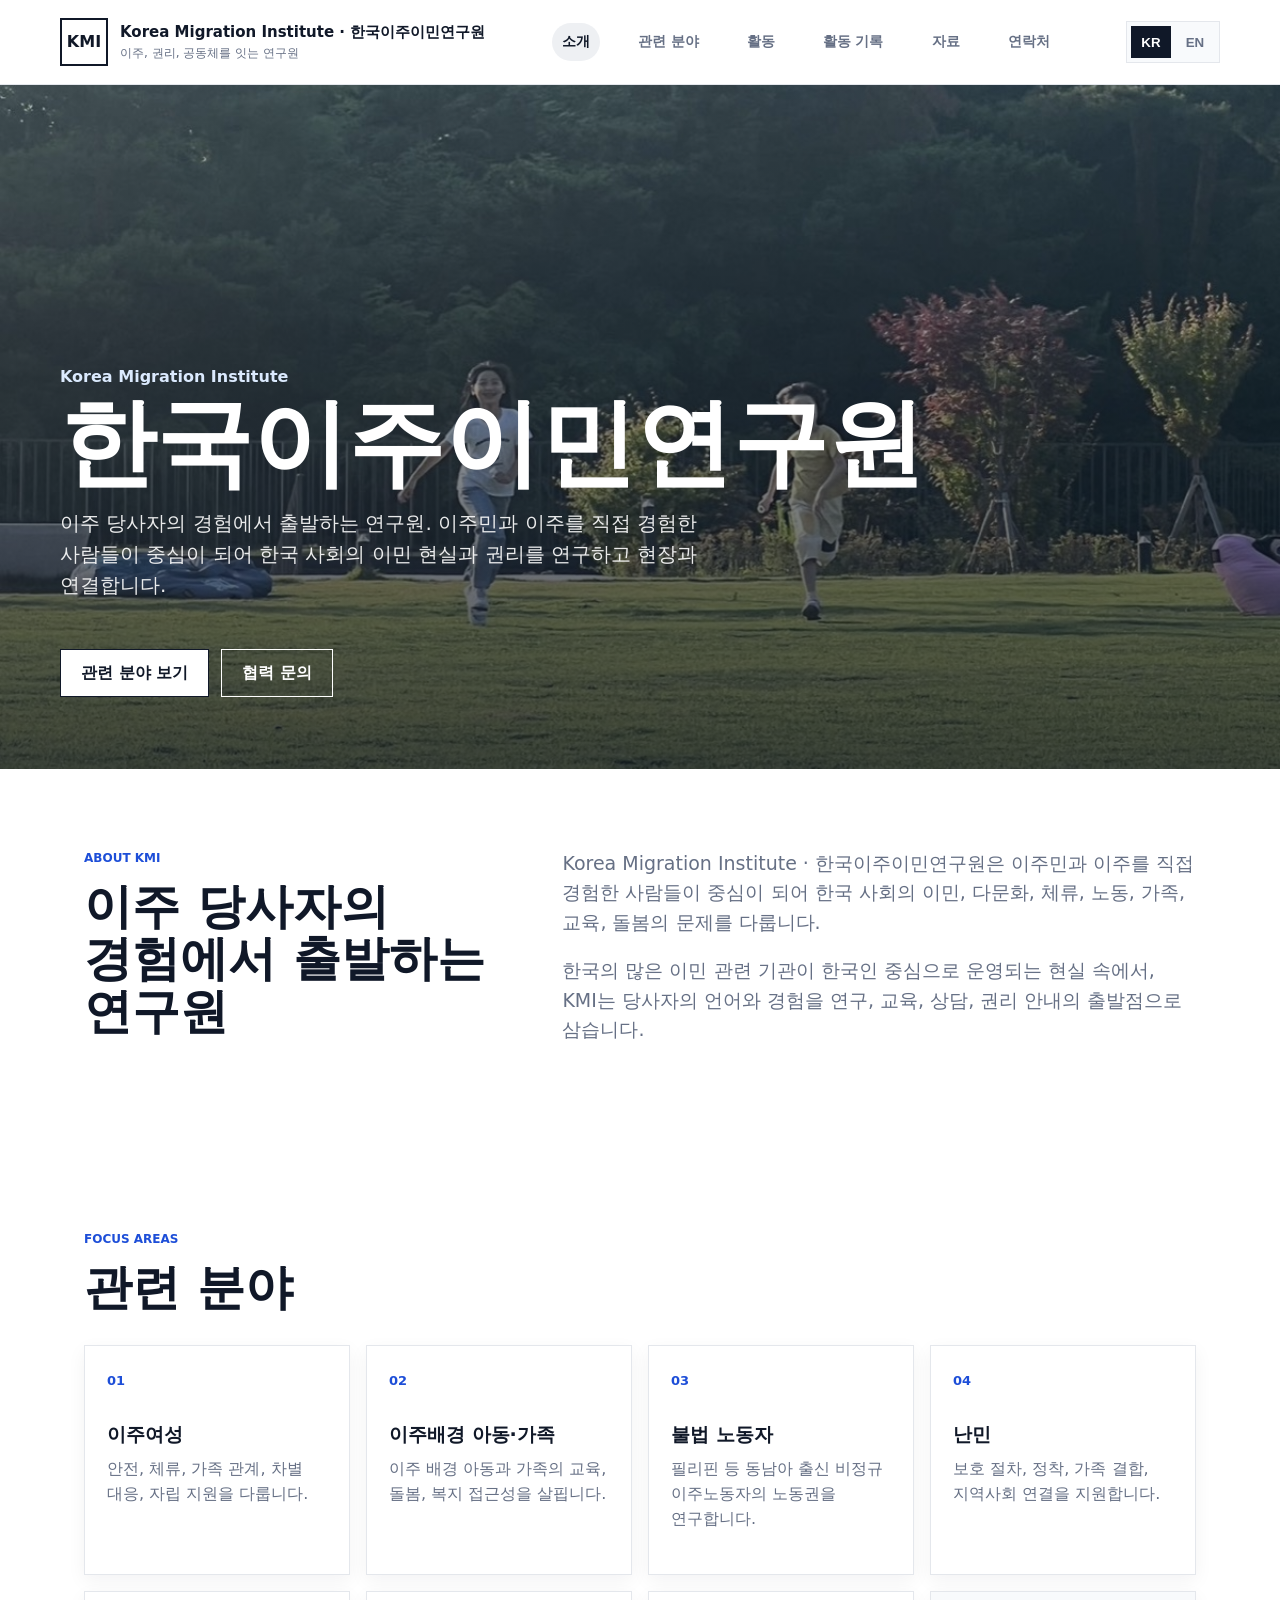
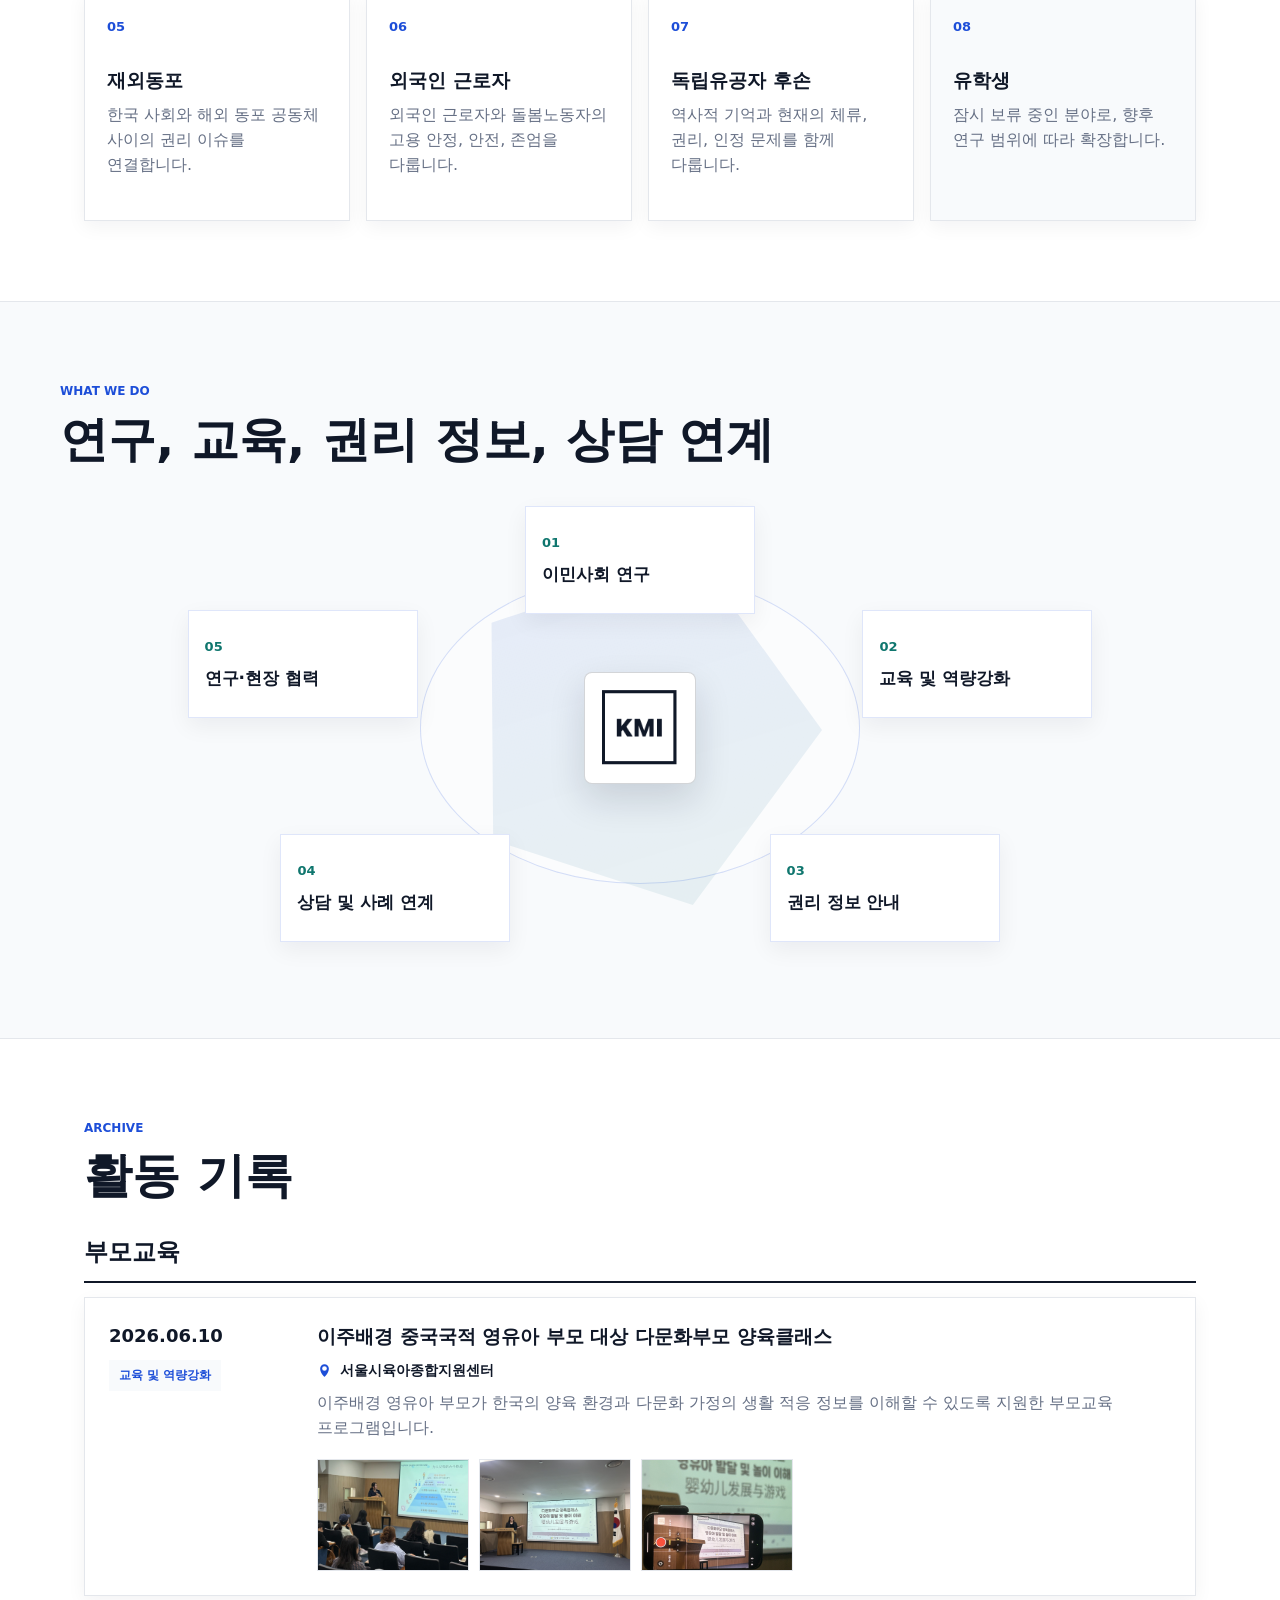
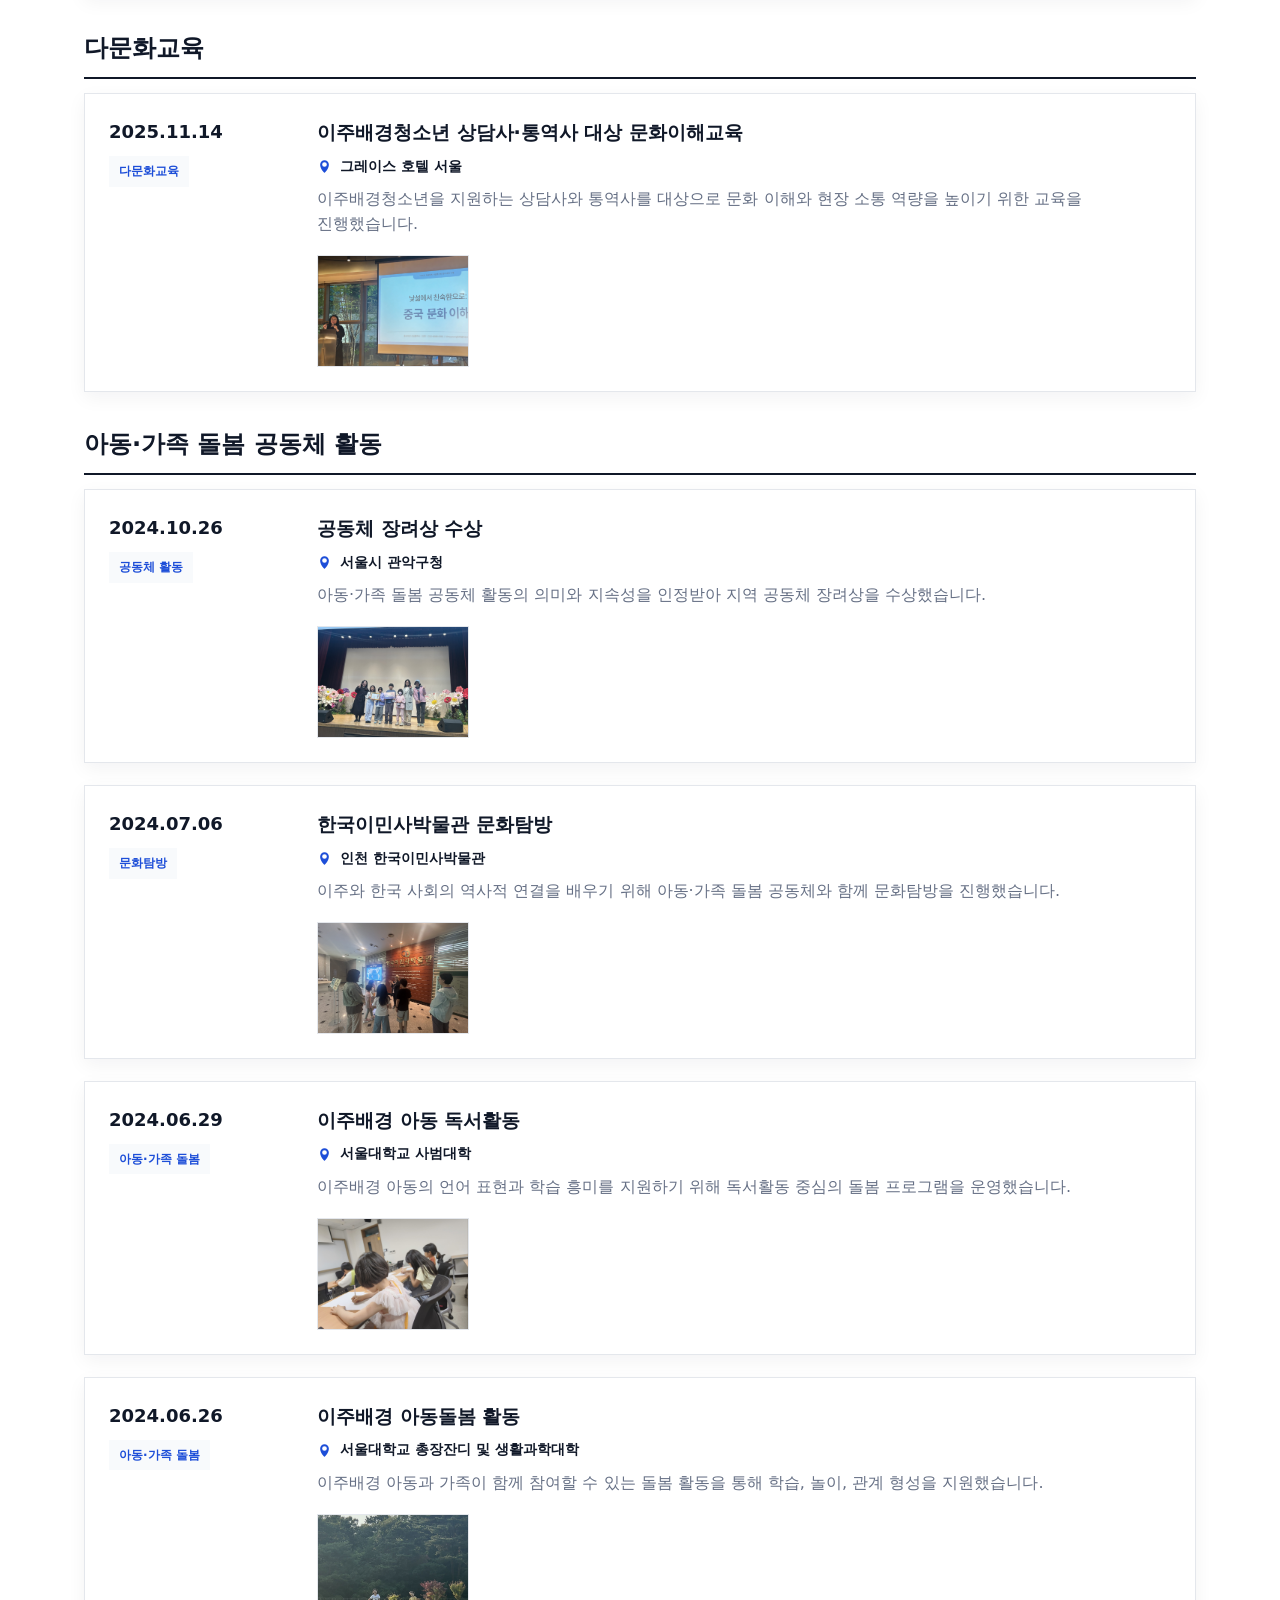
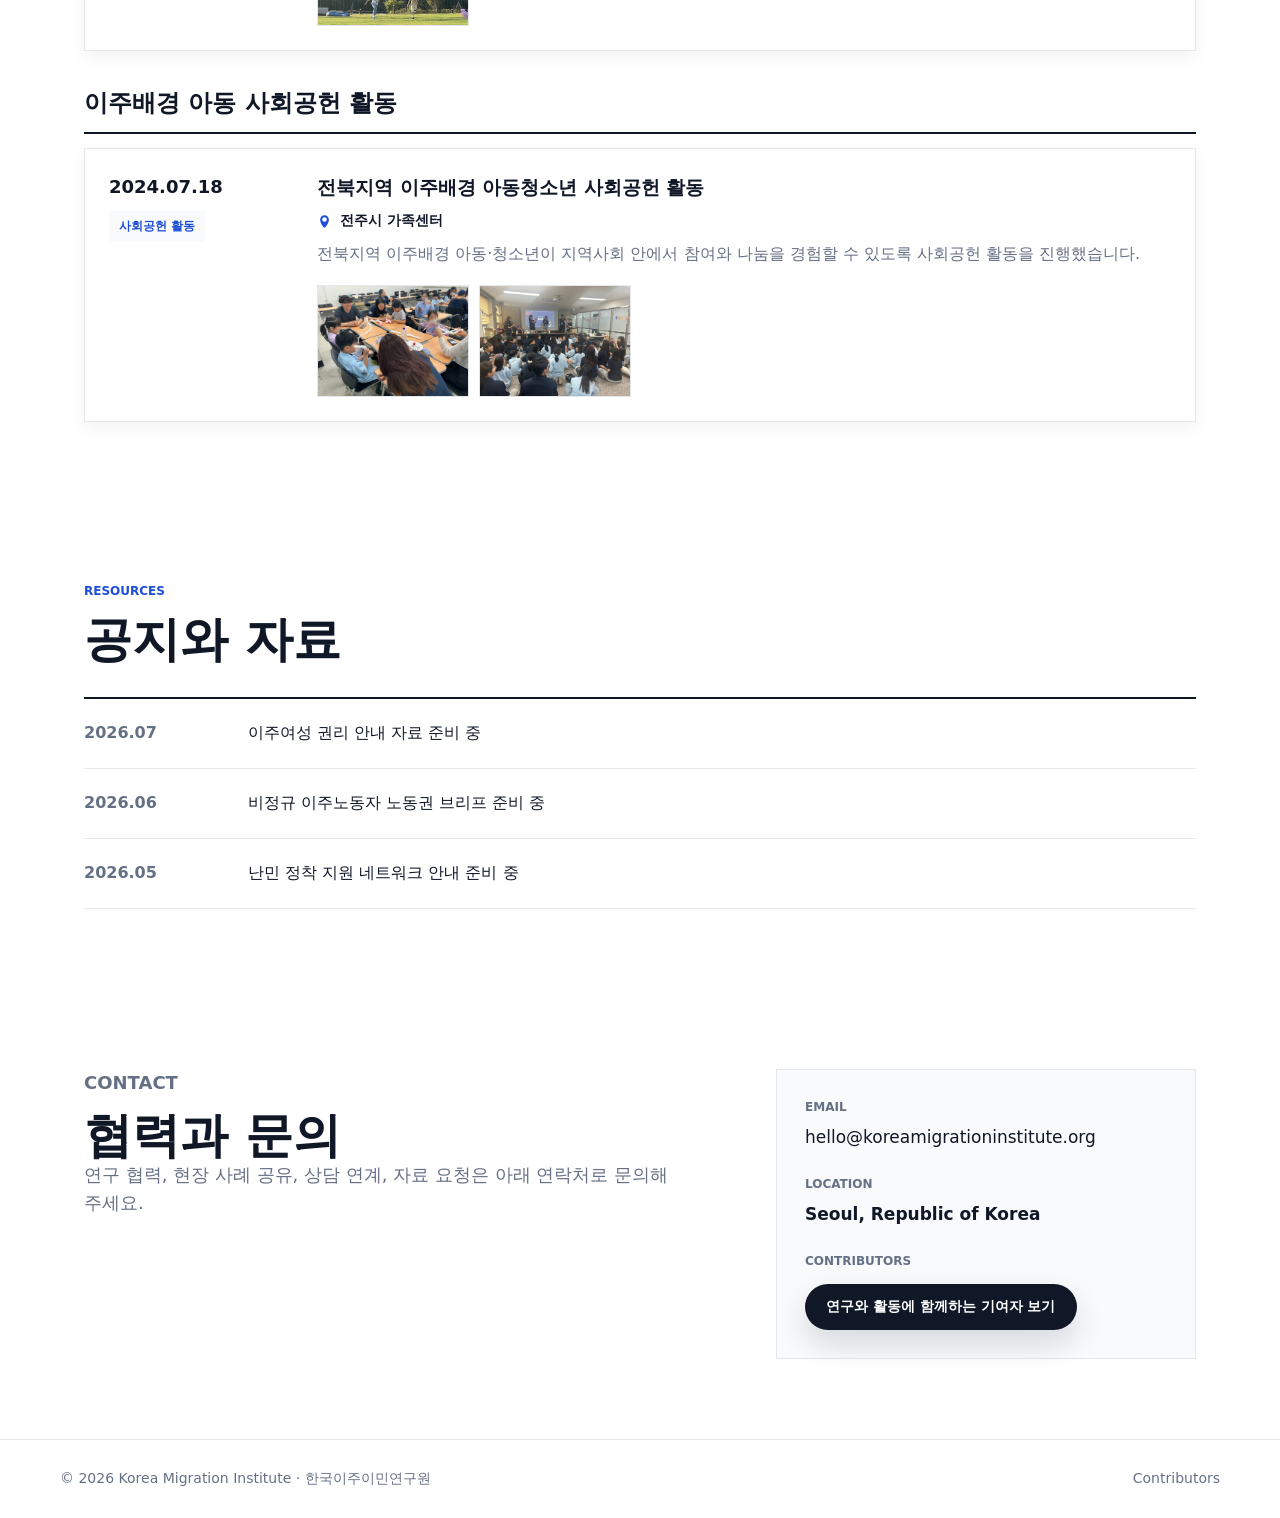
==== commit ea51a9be: "Improve archive photo modal controls" ====
--- a/index.html
+++ b/index.html
@@ -174,13 +174,13 @@
                     이주배경 영유아 부모가 한국의 양육 환경과 다문화 가정의 생활 적응 정보를 이해할 수 있도록 지원한 부모교육 프로그램입니다.
                   </p>
                   <div class="archive-photos three">
-                    <a href="./assets/archive/full/20260610-seoul-childcare-parent-class.png" data-photo-modal-trigger>
+                    <a href="./assets/archive/20260610-seoul-childcare-parent-class.jpg" data-photo-modal-trigger>
                       <img src="./assets/archive/20260610-seoul-childcare-parent-class.jpg" alt="서울시육아종합지원센터 다문화부모 양육클래스" loading="lazy" />
                     </a>
-                    <a href="./assets/archive/full/20260527-multicultural-parenting-class-1.png" data-photo-modal-trigger>
+                    <a href="./assets/archive/20260527-multicultural-parenting-class-1.jpg" data-photo-modal-trigger>
                       <img src="./assets/archive/20260527-multicultural-parenting-class-1.jpg" alt="이주배경 부모 대상 양육클래스 활동" loading="lazy" />
                     </a>
-                    <a href="./assets/archive/full/20260527-multicultural-parenting-class-2.png" data-photo-modal-trigger>
+                    <a href="./assets/archive/20260527-multicultural-parenting-class-2.jpg" data-photo-modal-trigger>
                       <img src="./assets/archive/20260527-multicultural-parenting-class-2.jpg" alt="다문화부모 양육클래스 현장 사진" loading="lazy" />
                     </a>
                   </div>
@@ -206,7 +206,7 @@
                     이주배경청소년을 지원하는 상담사와 통역사를 대상으로 문화 이해와 현장 소통 역량을 높이기 위한 교육을 진행했습니다.
                   </p>
                   <div class="archive-photos">
-                    <a href="./assets/archive/full/20251114-grace-hotel-cultural-understanding.png" data-photo-modal-trigger>
+                    <a href="./assets/archive/20251114-grace-hotel-cultural-understanding.jpg" data-photo-modal-trigger>
                       <img src="./assets/archive/20251114-grace-hotel-cultural-understanding.jpg" alt="그레이스 호텔 서울 문화이해교육" loading="lazy" />
                     </a>
                   </div>
@@ -232,7 +232,7 @@
                     아동·가족 돌봄 공동체 활동의 의미와 지속성을 인정받아 지역 공동체 장려상을 수상했습니다.
                   </p>
                   <div class="archive-photos">
-                    <a href="./assets/archive/full/20241026-gwanak-community-award.png" data-photo-modal-trigger>
+                    <a href="./assets/archive/20241026-gwanak-community-award.jpg" data-photo-modal-trigger>
                       <img src="./assets/archive/20241026-gwanak-community-award.jpg" alt="서울시 관악구청 공동체 장려상 수상" loading="lazy" />
                     </a>
                   </div>
@@ -251,7 +251,7 @@
                     이주와 한국 사회의 역사적 연결을 배우기 위해 아동·가족 돌봄 공동체와 함께 문화탐방을 진행했습니다.
                   </p>
                   <div class="archive-photos">
-                    <a href="./assets/archive/full/20240706-incheon-migration-history-museum.png" data-photo-modal-trigger>
+                    <a href="./assets/archive/20240706-incheon-migration-history-museum.jpg" data-photo-modal-trigger>
                       <img src="./assets/archive/20240706-incheon-migration-history-museum.jpg" alt="인천 한국이민사박물관 문화탐방" loading="lazy" />
                     </a>
                   </div>
@@ -270,7 +270,7 @@
                     이주배경 아동의 언어 표현과 학습 흥미를 지원하기 위해 독서활동 중심의 돌봄 프로그램을 운영했습니다.
                   </p>
                   <div class="archive-photos">
-                    <a href="./assets/archive/full/20240629-snu-college-education-reading.png" data-photo-modal-trigger>
+                    <a href="./assets/archive/20240629-snu-college-education-reading.jpg" data-photo-modal-trigger>
                       <img src="./assets/archive/20240629-snu-college-education-reading.jpg" alt="서울대학교 사범대학 독서활동" loading="lazy" />
                     </a>
                   </div>
@@ -289,7 +289,7 @@
                     이주배경 아동과 가족이 함께 참여할 수 있는 돌봄 활동을 통해 학습, 놀이, 관계 형성을 지원했습니다.
                   </p>
                   <div class="archive-photos">
-                    <a href="./assets/archive/full/20240626-snu-childcare-activity.png" data-photo-modal-trigger>
+                    <a href="./assets/archive/20240626-snu-childcare-activity.jpg" data-photo-modal-trigger>
                       <img src="./assets/archive/20240626-snu-childcare-activity.jpg" alt="서울대학교 아동돌봄 활동" loading="lazy" />
                     </a>
                   </div>
@@ -315,10 +315,10 @@
                     전북지역 이주배경 아동·청소년이 지역사회 안에서 참여와 나눔을 경험할 수 있도록 사회공헌 활동을 진행했습니다.
                   </p>
                   <div class="archive-photos two">
-                    <a href="./assets/archive/full/20240718-jeonju-family-center-social-contribution-1.png" data-photo-modal-trigger>
+                    <a href="./assets/archive/20240718-jeonju-family-center-social-contribution-1.jpg" data-photo-modal-trigger>
                       <img src="./assets/archive/20240718-jeonju-family-center-social-contribution-1.jpg" alt="전주시 가족센터 사회공헌 활동" loading="lazy" />
                     </a>
-                    <a href="./assets/archive/full/20240718-jeonju-family-center-social-contribution-2.png" data-photo-modal-trigger>
+                    <a href="./assets/archive/20240718-jeonju-family-center-social-contribution-2.jpg" data-photo-modal-trigger>
                       <img src="./assets/archive/20240718-jeonju-family-center-social-contribution-2.jpg" alt="전북지역 이주배경 아동청소년 사회공헌 활동" loading="lazy" />
                     </a>
                   </div>
@@ -405,7 +405,9 @@
       <div class="focus-modal-backdrop" data-photo-close></div>
       <figure class="photo-modal-panel" role="dialog" aria-modal="true" aria-label="Archive photo">
         <button class="focus-modal-close photo-modal-close" type="button" data-photo-close aria-label="Close">×</button>
+        <button class="photo-modal-arrow photo-modal-arrow-left" type="button" data-photo-prev aria-label="Previous photo">‹</button>
         <img src="" alt="" data-photo-modal-image />
+        <button class="photo-modal-arrow photo-modal-arrow-right" type="button" data-photo-next aria-label="Next photo">›</button>
         <div class="photo-modal-dots" data-photo-modal-dots></div>
         <figcaption data-photo-modal-caption></figcaption>
       </figure>
--- a/styles.css
+++ b/styles.css
@@ -118,7 +118,10 @@
   transition: color 0.18s ease;
 }
 
-.main-nav a:hover,
+.main-nav a:hover {
+  color: var(--ink);
+}
+
 .main-nav a.active {
   color: var(--ink);
   background: #eef0f3;
@@ -336,7 +339,8 @@
 .focus-modal-backdrop {
   position: absolute;
   inset: 0;
-  background: rgba(16, 24, 40, 0.62);
+  background: rgba(16, 24, 40, 0.56);
+  backdrop-filter: blur(6px);
 }
 
 .focus-modal-panel {
@@ -347,7 +351,8 @@
   padding: 34px;
   background: white;
   border: 1px solid var(--line);
-  box-shadow: 0 30px 80px rgba(16, 24, 40, 0.28);
+  border-radius: 30px;
+  box-shadow: 0 34px 90px rgba(16, 24, 40, 0.24);
 }
 
 .focus-modal-close {
@@ -359,11 +364,13 @@
   width: 38px;
   height: 38px;
   border: 1px solid var(--line);
-  background: var(--soft);
+  border-radius: 999px;
+  background: rgba(248, 250, 252, 0.92);
   color: var(--ink);
-  font-size: 26px;
+  font-size: 24px;
   line-height: 1;
   cursor: pointer;
+  box-shadow: 0 10px 24px rgba(16, 24, 40, 0.1);
 }
 
 .focus-modal-close:hover,
@@ -395,6 +402,7 @@
 .focus-modal-grid > div {
   padding: 22px;
   border: 1px solid var(--line);
+  border-radius: 22px;
   background: var(--soft);
 }
 
@@ -659,7 +667,8 @@
   overflow: auto;
   background: white;
   border: 1px solid var(--line);
-  box-shadow: 0 30px 80px rgba(16, 24, 40, 0.28);
+  border-radius: 30px;
+  box-shadow: 0 34px 90px rgba(16, 24, 40, 0.24);
 }
 
 .photo-modal-panel img {
@@ -667,6 +676,7 @@
   width: 100%;
   max-height: calc(100vh - 120px);
   object-fit: contain;
+  border-radius: 22px;
   background: var(--soft);
 }
 
@@ -710,6 +720,46 @@
   right: 22px;
 }
 
+.photo-modal-arrow {
+  position: absolute;
+  top: 50%;
+  z-index: 2;
+  display: grid;
+  place-items: center;
+  width: 48px;
+  height: 48px;
+  border: 1px solid rgba(255, 255, 255, 0.72);
+  border-radius: 999px;
+  background: rgba(15, 23, 42, 0.58);
+  color: #fff;
+  font-size: 36px;
+  line-height: 1;
+  box-shadow: 0 14px 34px rgba(16, 24, 40, 0.28);
+  cursor: pointer;
+  transform: translateY(-50%);
+  transition: background 160ms ease, transform 160ms ease, box-shadow 160ms ease;
+}
+
+.photo-modal-arrow:hover,
+.photo-modal-arrow:focus-visible {
+  background: rgba(15, 23, 42, 0.78);
+  box-shadow: 0 18px 44px rgba(16, 24, 40, 0.34);
+  outline: none;
+  transform: translateY(-50%) scale(1.04);
+}
+
+.photo-modal-arrow[hidden] {
+  display: none;
+}
+
+.photo-modal-arrow-left {
+  left: 28px;
+}
+
+.photo-modal-arrow-right {
+  right: 28px;
+}
+
 .resource-list {
   border-top: 2px solid var(--ink);
 }
@@ -767,15 +817,27 @@
   align-items: center;
   justify-content: center;
   width: fit-content;
-  min-height: 42px;
-  margin-top: 2px;
+  min-height: 46px;
+  margin-top: 6px;
   margin-bottom: 0;
-  padding: 0 16px;
-  border: 1px solid var(--ink);
+  padding: 0 20px;
+  border: 1px solid rgba(16, 24, 40, 0.9);
+  border-radius: 999px;
   background: var(--ink);
   color: #fff;
   font-size: 14px;
   font-weight: 850;
+  box-shadow: 0 14px 30px rgba(16, 24, 40, 0.14);
+  transition: transform 160ms ease, box-shadow 160ms ease, background 160ms ease;
+}
+
+.contact-panel .contact-button:hover,
+.contact-panel .contact-button:focus-visible {
+  background: #0f172a;
+  color: #fff;
+  box-shadow: 0 18px 38px rgba(16, 24, 40, 0.2);
+  transform: translateY(-1px);
+  outline: none;
 }
 
 .site-footer {
@@ -878,6 +940,7 @@
   margin-top: 24px;
   padding: 22px;
   border: 1px solid var(--line);
+  border-radius: 22px;
   background: var(--soft);
 }
 
@@ -1169,11 +1232,15 @@
 
   .focus-modal-panel {
     padding: 28px 18px 20px;
+    border-radius: 24px;
   }
 
   .focus-modal-close {
     top: 12px;
     right: 12px;
+    width: 36px;
+    height: 36px;
+    font-size: 22px;
   }
 
   .focus-modal-panel h2 {
@@ -1184,10 +1251,12 @@
     width: calc(100vw - 20px);
     max-height: calc(100dvh - 20px);
     padding: 8px;
+    border-radius: 24px;
   }
 
   .photo-modal-panel img {
     max-height: calc(100dvh - 88px);
+    border-radius: 18px;
   }
 
   .photo-modal-dots {
@@ -1206,6 +1275,21 @@
     right: 14px;
   }
 
+  .photo-modal-arrow {
+    width: 40px;
+    height: 40px;
+    font-size: 30px;
+    background: rgba(15, 23, 42, 0.62);
+  }
+
+  .photo-modal-arrow-left {
+    left: 14px;
+  }
+
+  .photo-modal-arrow-right {
+    right: 14px;
+  }
+
   .site-footer {
     flex-direction: column;
     padding-left: 16px;
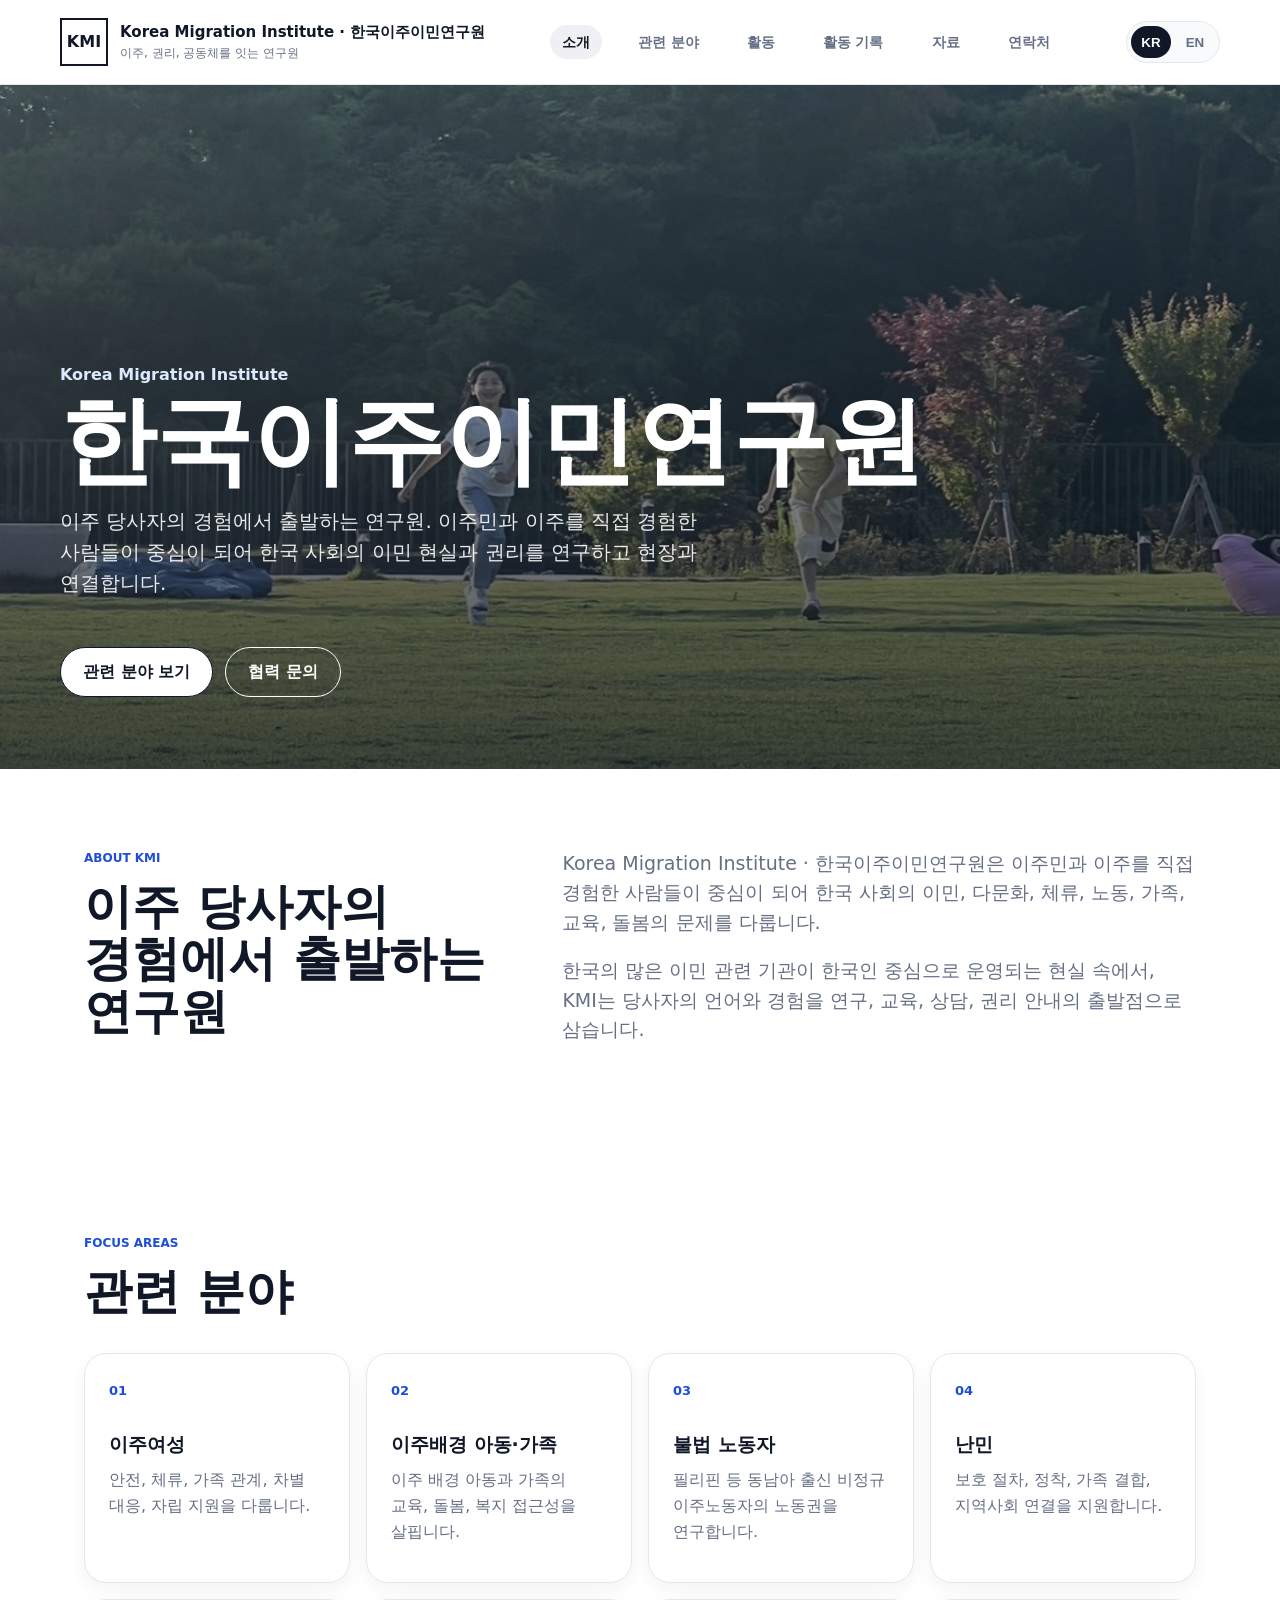
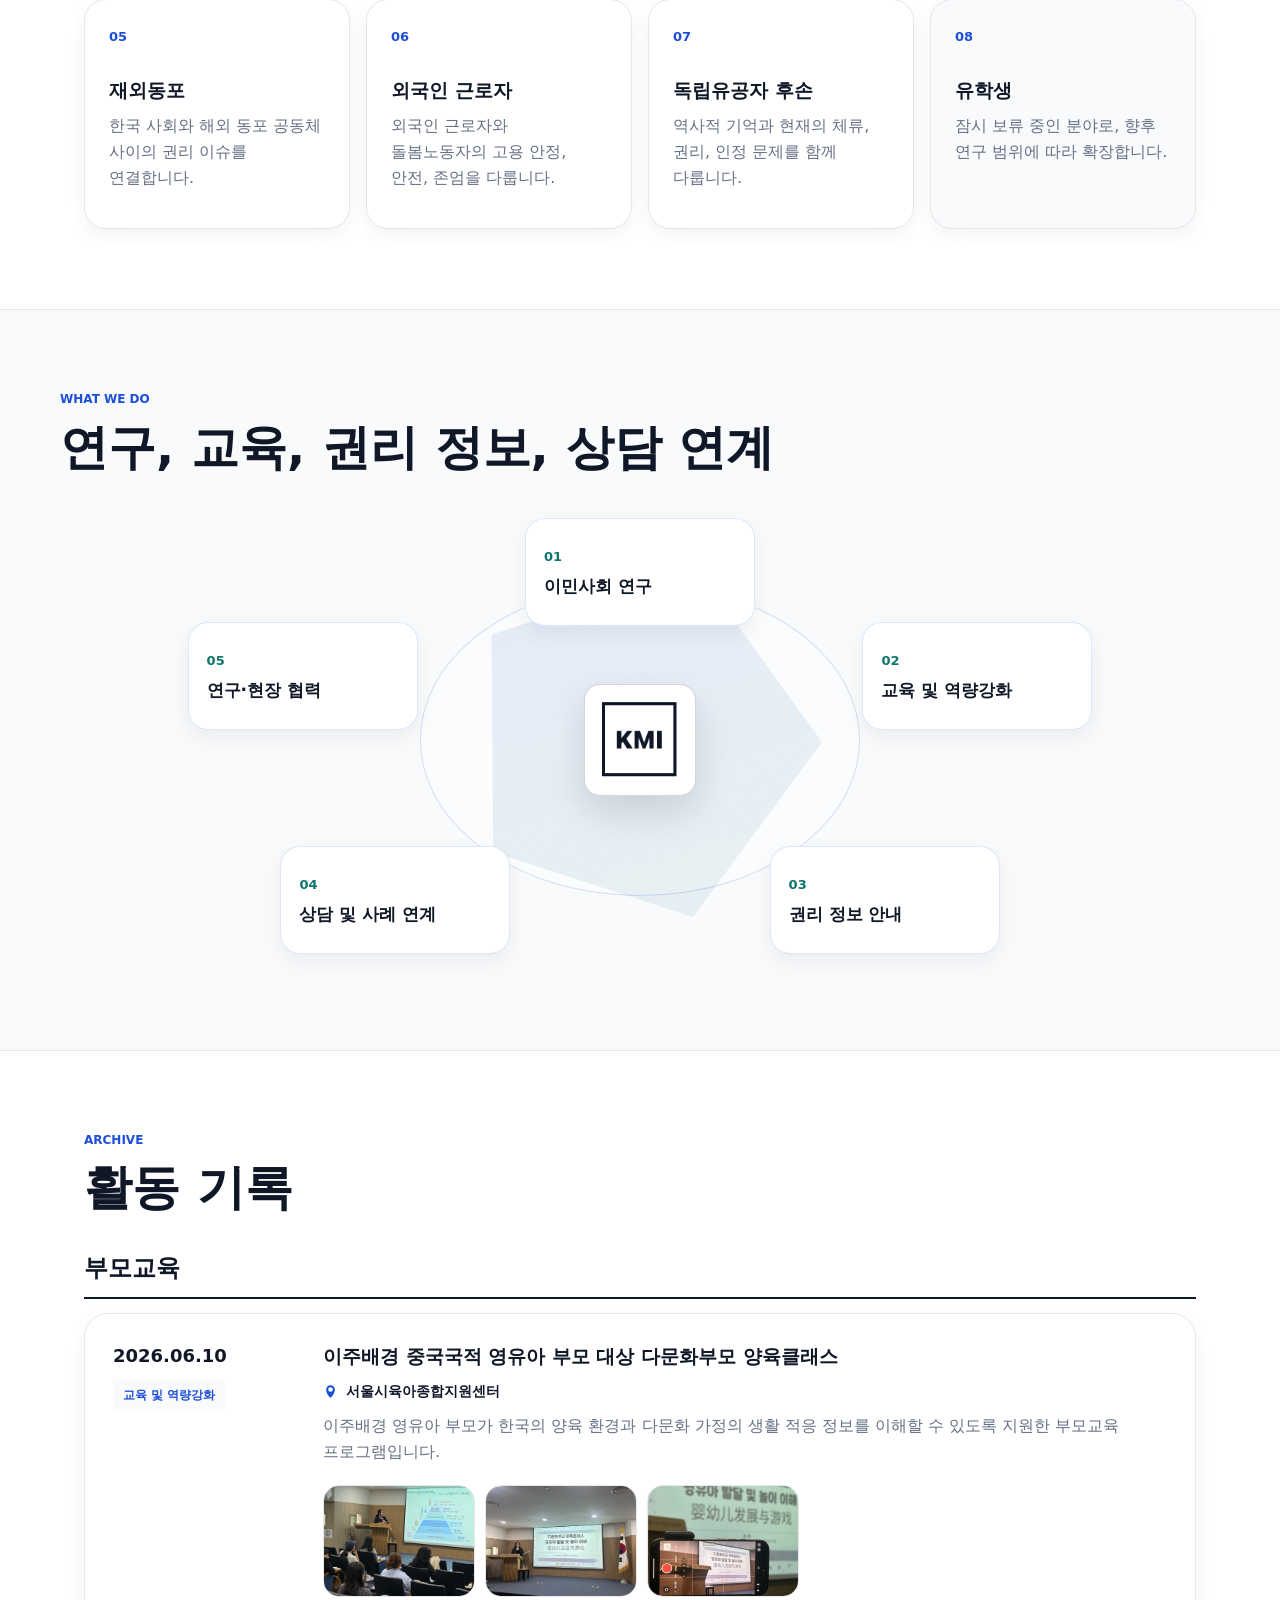
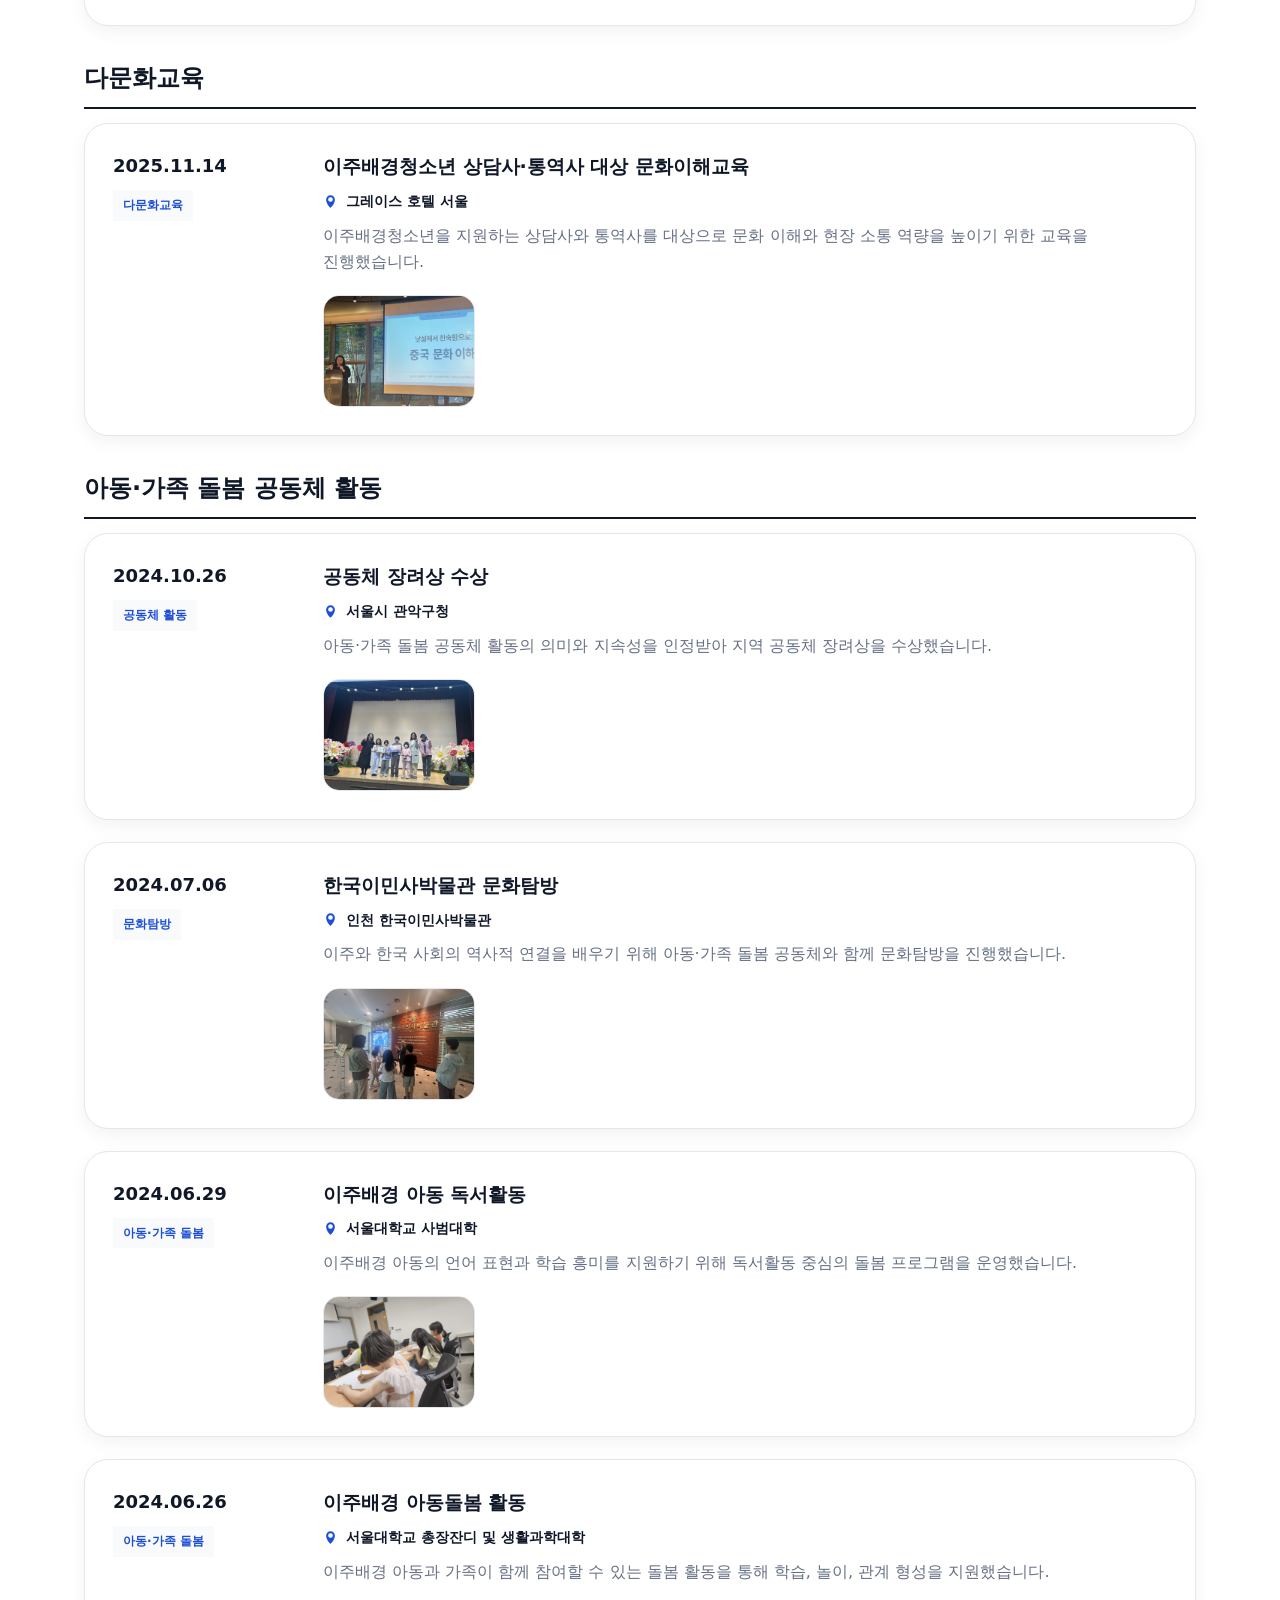
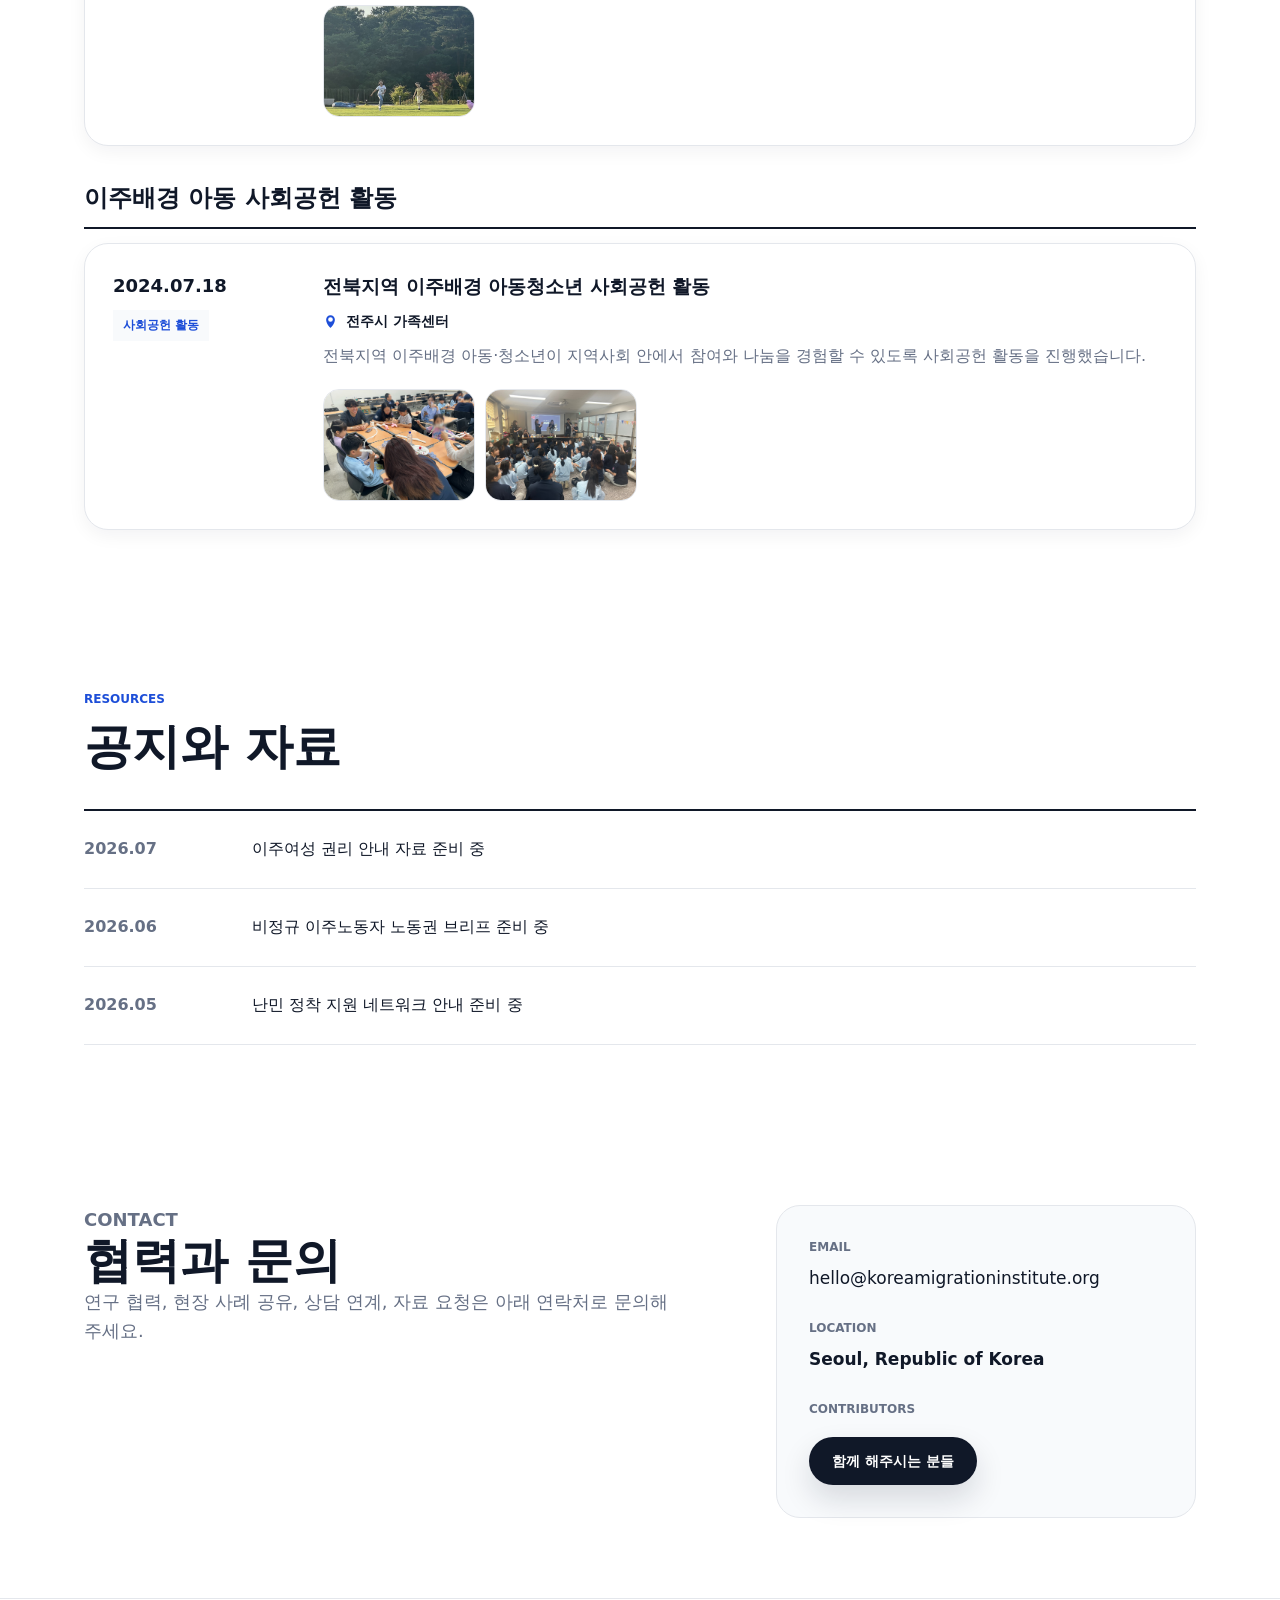
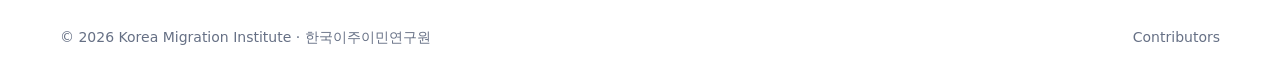
==== commit c0be4fad: "Improve photo modal swipe support" ====
--- a/index.html
+++ b/index.html
@@ -364,7 +364,7 @@
           <span>Location</span>
           <strong>Seoul, Republic of Korea</strong>
           <span>Contributors</span>
-          <a class="contact-button" href="./contributors.html" data-i18n="contact.contributors">연구와 활동에 함께하는 기여자 보기</a>
+          <a class="contact-button" href="./contributors.html" data-i18n="contact.contributors">함께 해주시는 분들</a>
         </address>
       </section>
     </main>
--- a/styles.css
+++ b/styles.css
@@ -106,15 +106,16 @@
 .main-nav {
   display: flex;
   justify-content: center;
-  gap: clamp(12px, 2.3vw, 28px);
+  gap: clamp(10px, 2vw, 24px);
   color: var(--muted);
   font-size: 14px;
   font-weight: 700;
 }
 
 .main-nav a {
-  padding: 8px 10px;
+  padding: 9px 12px;
   border-radius: 999px;
+  line-height: 1.15;
   transition: color 0.18s ease;
 }
 
@@ -132,11 +133,13 @@
   gap: 4px;
   padding: 4px;
   border: 1px solid var(--line);
+  border-radius: 999px;
   background: var(--soft);
 }
 
 .language-button {
   border: 0;
+  border-radius: 999px;
   background: transparent;
   color: var(--muted);
   min-width: 40px;
@@ -242,10 +245,12 @@
   display: inline-flex;
   align-items: center;
   justify-content: center;
-  min-height: 48px;
-  padding: 0 20px;
+  min-height: 50px;
+  padding: 0 22px;
   border: 1px solid currentColor;
+  border-radius: 999px;
   font-weight: 800;
+  line-height: 1.15;
 }
 
 .button.primary {
@@ -265,7 +270,7 @@
 
 .section-heading {
   max-width: 720px;
-  margin-bottom: 32px;
+  margin-bottom: 36px;
 }
 
 .intro-section {
@@ -287,8 +292,9 @@
 
 .focus-card {
   min-height: 230px;
-  padding: 22px;
+  padding: 24px;
   border: 1px solid var(--line);
+  border-radius: 22px;
   background: white;
   box-shadow: 0 6px 18px rgba(16, 24, 40, 0.05);
   cursor: pointer;
@@ -312,7 +318,9 @@
 }
 
 .focus-card p {
-  color: var(--muted);
+  margin-bottom: 0;
+  color: var(--muted);
+  line-height: 1.62;
 }
 
 .focus-card.paused {
@@ -348,7 +356,7 @@
   width: min(920px, 100%);
   max-height: min(760px, calc(100vh - 48px));
   overflow-y: auto;
-  padding: 34px;
+  padding: 42px;
   background: white;
   border: 1px solid var(--line);
   border-radius: 30px;
@@ -357,8 +365,8 @@
 
 .focus-modal-close {
   position: absolute;
-  top: 18px;
-  right: 18px;
+  top: 22px;
+  right: 22px;
   display: grid;
   place-items: center;
   width: 38px;
@@ -381,41 +389,44 @@
 
 .focus-modal-panel h2 {
   max-width: 760px;
-  margin-bottom: 14px;
-  padding-right: 44px;
+  margin-bottom: 18px;
+  padding-right: 54px;
   font-size: clamp(30px, 5vw, 54px);
 }
 
 .focus-modal-summary {
   max-width: 760px;
+  margin-bottom: 0;
   color: var(--muted);
   font-size: 18px;
+  line-height: 1.68;
 }
 
 .focus-modal-grid {
   display: grid;
   grid-template-columns: repeat(2, minmax(0, 1fr));
-  gap: 24px;
-  margin-top: 28px;
+  gap: 26px;
+  margin-top: 32px;
 }
 
 .focus-modal-grid > div {
-  padding: 22px;
+  padding: 24px;
   border: 1px solid var(--line);
   border-radius: 22px;
   background: var(--soft);
 }
 
 .focus-modal-grid h3 {
-  margin-bottom: 14px;
+  margin-bottom: 16px;
 }
 
 .focus-modal-grid ul {
   display: grid;
-  gap: 10px;
+  gap: 12px;
   margin: 0;
   padding-left: 20px;
   color: var(--muted);
+  line-height: 1.62;
 }
 
 .band {
@@ -470,7 +481,7 @@
   padding: 10px;
   transform: translate(-50%, -50%);
   border: 1px solid rgba(16, 24, 40, 0.18);
-  border-radius: 8px;
+  border-radius: 16px;
   background: white;
   box-shadow: 0 16px 36px rgba(16, 24, 40, 0.14);
   text-align: center;
@@ -488,9 +499,10 @@
   align-content: center;
   width: min(22%, 230px);
   min-height: 108px;
-  padding: 16px;
+  padding: 18px;
   background: white;
   border: 1px solid rgba(29, 78, 216, 0.14);
+  border-radius: 20px;
   box-shadow: 0 8px 22px rgba(16, 24, 40, 0.06);
   cursor: pointer;
   transition: border-color 160ms ease, box-shadow 160ms ease, transform 160ms ease;
@@ -514,6 +526,7 @@
 .work-node h3 {
   margin-bottom: 0;
   font-size: 17px;
+  line-height: 1.3;
 }
 
 .node-research {
@@ -579,9 +592,10 @@
 .archive-event {
   display: grid;
   grid-template-columns: 180px 1fr;
-  gap: 28px;
-  padding: 24px;
+  gap: 30px;
+  padding: 28px;
   border: 1px solid var(--line);
+  border-radius: 24px;
   background: white;
   box-shadow: 0 6px 18px rgba(16, 24, 40, 0.05);
 }
@@ -608,7 +622,9 @@
 }
 
 .archive-content > p {
-  color: var(--muted);
+  margin-bottom: 0;
+  color: var(--muted);
+  line-height: 1.64;
 }
 
 .archive-content > .archive-location {
@@ -634,7 +650,7 @@
   display: flex;
   flex-wrap: wrap;
   gap: 10px;
-  margin-top: 18px;
+  margin-top: 20px;
 }
 
 .archive-photos a {
@@ -644,6 +660,7 @@
   height: 112px;
   overflow: hidden;
   border: 1px solid var(--line);
+  border-radius: 16px;
   background: var(--soft);
 }
 
@@ -663,12 +680,14 @@
   width: min(1040px, calc(100vw - 32px));
   max-height: calc(100vh - 32px);
   margin: 0;
-  padding: 14px;
+  padding: 18px;
   overflow: auto;
   background: white;
   border: 1px solid var(--line);
   border-radius: 30px;
   box-shadow: 0 34px 90px rgba(16, 24, 40, 0.24);
+  touch-action: pan-y;
+  user-select: none;
 }
 
 .photo-modal-panel img {
@@ -678,6 +697,7 @@
   object-fit: contain;
   border-radius: 22px;
   background: var(--soft);
+  -webkit-user-drag: none;
 }
 
 .photo-modal-dots {
@@ -709,15 +729,18 @@
 }
 
 .photo-modal-panel figcaption {
-  margin-top: 22px;
+  margin-top: 24px;
+  margin-bottom: 4px;
+  padding: 0 4px;
   color: var(--muted);
   font-size: 14px;
   font-weight: 700;
+  line-height: 1.55;
 }
 
 .photo-modal-close {
-  top: 22px;
-  right: 22px;
+  top: 26px;
+  right: 26px;
 }
 
 .photo-modal-arrow {
@@ -767,8 +790,8 @@
 .resource-list a {
   display: grid;
   grid-template-columns: 140px 1fr;
-  gap: 24px;
-  padding: 22px 0;
+  gap: 28px;
+  padding: 26px 0;
   border-bottom: 1px solid var(--line);
   color: var(--ink);
 }
@@ -781,20 +804,23 @@
 .contact-section {
   display: grid;
   grid-template-columns: 1fr 420px;
-  gap: 56px;
+  gap: 64px;
   align-items: start;
 }
 
 .contact-copy p {
+  margin-bottom: 0;
   color: var(--muted);
   font-size: 18px;
+  line-height: 1.64;
 }
 
 .contact-panel {
   display: grid;
-  gap: 8px;
-  padding: 28px;
+  gap: 10px;
+  padding: 32px;
   border: 1px solid var(--line);
+  border-radius: 24px;
   background: var(--soft);
   font-style: normal;
 }
@@ -808,8 +834,9 @@
 
 .contact-panel a,
 .contact-panel strong {
-  margin-bottom: 16px;
+  margin-bottom: 18px;
   font-size: 17px;
+  line-height: 1.45;
 }
 
 .contact-panel .contact-button {
@@ -817,16 +844,17 @@
   align-items: center;
   justify-content: center;
   width: fit-content;
-  min-height: 46px;
-  margin-top: 6px;
+  min-height: 48px;
+  margin-top: 8px;
   margin-bottom: 0;
-  padding: 0 20px;
+  padding: 0 22px;
   border: 1px solid rgba(16, 24, 40, 0.9);
   border-radius: 999px;
   background: var(--ink);
   color: #fff;
   font-size: 14px;
   font-weight: 850;
+  line-height: 1.15;
   box-shadow: 0 14px 30px rgba(16, 24, 40, 0.14);
   transition: transform 160ms ease, box-shadow 160ms ease, background 160ms ease;
 }
@@ -859,13 +887,14 @@
   margin: 0;
   font-size: clamp(42px, 8vw, 86px);
   line-height: 0.95;
-  letter-spacing: -0.04em;
+  letter-spacing: 0;
 }
 
 .contributors-hero > p {
   max-width: 720px;
   color: var(--muted);
   font-size: 18px;
+  line-height: 1.66;
 }
 
 .contributors-section {
@@ -875,13 +904,14 @@
 .contributors-grid {
   display: grid;
   grid-template-columns: repeat(2, minmax(0, 1fr));
-  gap: 18px;
+  gap: 22px;
 }
 
 .contributor-card {
   position: relative;
-  padding: 24px;
+  padding: 28px;
   border: 1px solid var(--line);
+  border-radius: 24px;
   background: var(--soft);
   cursor: pointer;
   transition: transform 0.18s ease, box-shadow 0.18s ease, border-color 0.18s ease;
@@ -911,12 +941,13 @@
 }
 
 .contributor-card h2 {
-  margin: 10px 0 6px;
+  margin: 12px 0 8px;
   font-size: 24px;
+  line-height: 1.18;
 }
 
 .contributor-role {
-  margin-bottom: 14px;
+  margin-bottom: 16px;
   color: var(--ink);
   font-weight: 800;
 }
@@ -924,6 +955,7 @@
 .contributor-card p:last-child {
   margin-bottom: 0;
   color: var(--muted);
+  line-height: 1.62;
 }
 
 .contributor-modal-panel {
@@ -931,27 +963,29 @@
 }
 
 .contributor-modal-role {
-  margin: -4px 0 18px;
+  margin: 0 0 20px;
   color: var(--blue);
   font-weight: 850;
+  line-height: 1.45;
 }
 
 .contributor-modal-detail {
-  margin-top: 24px;
-  padding: 22px;
+  margin-top: 28px;
+  padding: 24px;
   border: 1px solid var(--line);
   border-radius: 22px;
   background: var(--soft);
 }
 
 .contributor-modal-detail h3 {
-  margin: 0 0 8px;
+  margin: 0 0 10px;
   font-size: 16px;
 }
 
 .contributor-modal-detail p {
   margin: 0;
   color: var(--muted);
+  line-height: 1.62;
 }
 
 @media (max-width: 900px) {
@@ -969,7 +1003,7 @@
   }
 
   .main-nav a {
-    padding: 6px 10px;
+    padding: 7px 10px;
     white-space: nowrap;
   }
 
@@ -1026,7 +1060,7 @@
     position: absolute;
     width: 96px;
     height: 96px;
-    border-radius: 8px;
+    border-radius: 14px;
     transform: translate(-50%, -50%);
   }
 
@@ -1034,7 +1068,7 @@
     position: absolute;
     width: min(27%, 190px);
     min-height: 96px;
-    padding: 14px;
+    padding: 15px;
     transform: none;
   }
 
@@ -1070,6 +1104,7 @@
 
   .focus-modal-grid {
     grid-template-columns: 1fr;
+    gap: 18px;
   }
 }
 
@@ -1106,7 +1141,7 @@
   }
 
   .main-nav a {
-    padding: 6px 4px;
+    padding: 7px 4px;
     text-align: center;
   }
 
@@ -1138,6 +1173,7 @@
   .focus-card {
     min-height: 132px;
     padding: 14px 12px;
+    border-radius: 18px;
   }
 
   .focus-card span {
@@ -1178,7 +1214,8 @@
   .work-node {
     width: min(36%, 126px);
     min-height: 78px;
-    padding: 10px;
+    padding: 11px;
+    border-radius: 16px;
   }
 
   .work-node span {
@@ -1217,7 +1254,7 @@
 
   .resource-list a {
     grid-template-columns: 1fr;
-    gap: 6px;
+    gap: 8px;
   }
 
   .archive-photos a {
@@ -1225,13 +1262,20 @@
     min-width: 132px;
   }
 
+  .archive-event,
+  .contact-panel,
+  .contributor-card {
+    padding: 22px;
+    border-radius: 20px;
+  }
+
   .focus-modal,
   .photo-modal {
     padding: 14px;
   }
 
   .focus-modal-panel {
-    padding: 28px 18px 20px;
+    padding: 34px 20px 22px;
     border-radius: 24px;
   }
 
@@ -1244,13 +1288,28 @@
   }
 
   .focus-modal-panel h2 {
-    padding-right: 36px;
+    margin-bottom: 14px;
+    padding-right: 38px;
+  }
+
+  .focus-modal-summary {
+    font-size: 16px;
+  }
+
+  .focus-modal-grid {
+    margin-top: 24px;
+  }
+
+  .focus-modal-grid > div,
+  .contributor-modal-detail {
+    padding: 18px;
+    border-radius: 18px;
   }
 
   .photo-modal-panel {
     width: calc(100vw - 20px);
     max-height: calc(100dvh - 20px);
-    padding: 8px;
+    padding: 10px;
     border-radius: 24px;
   }
 
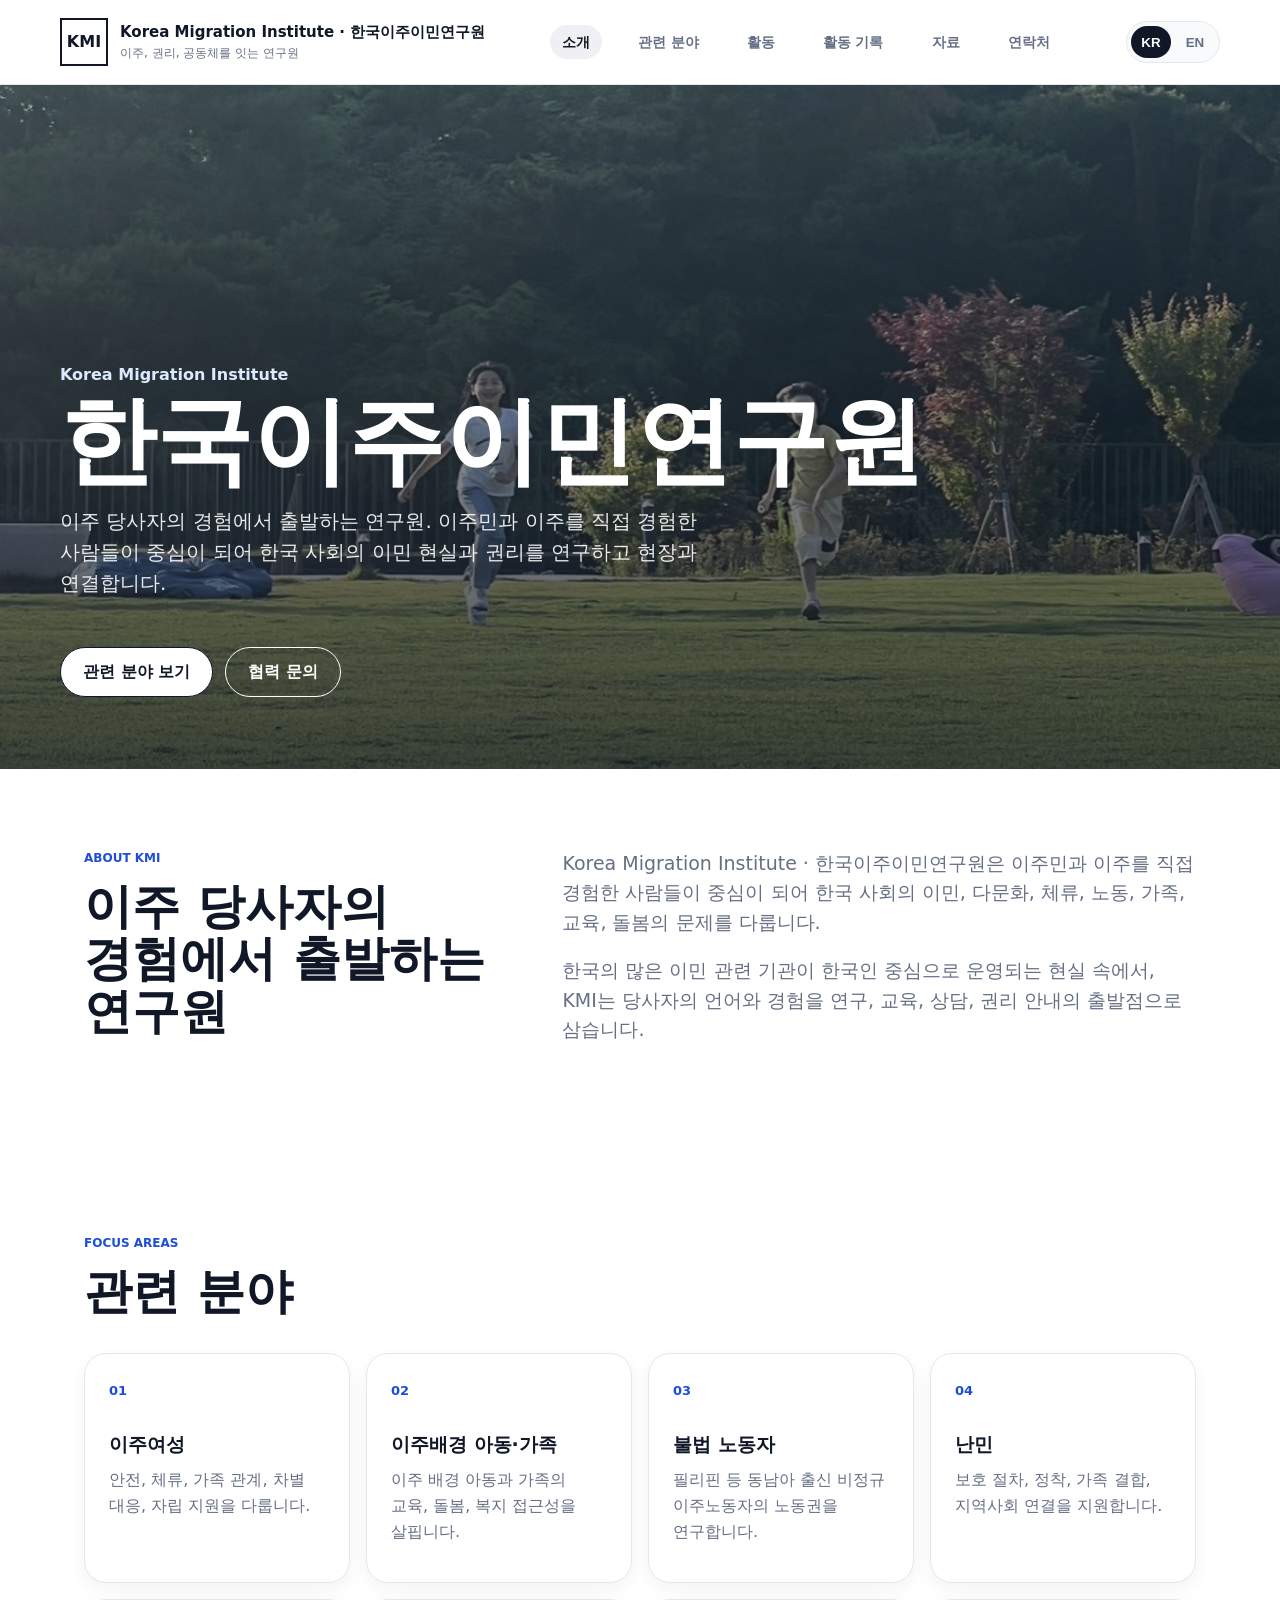
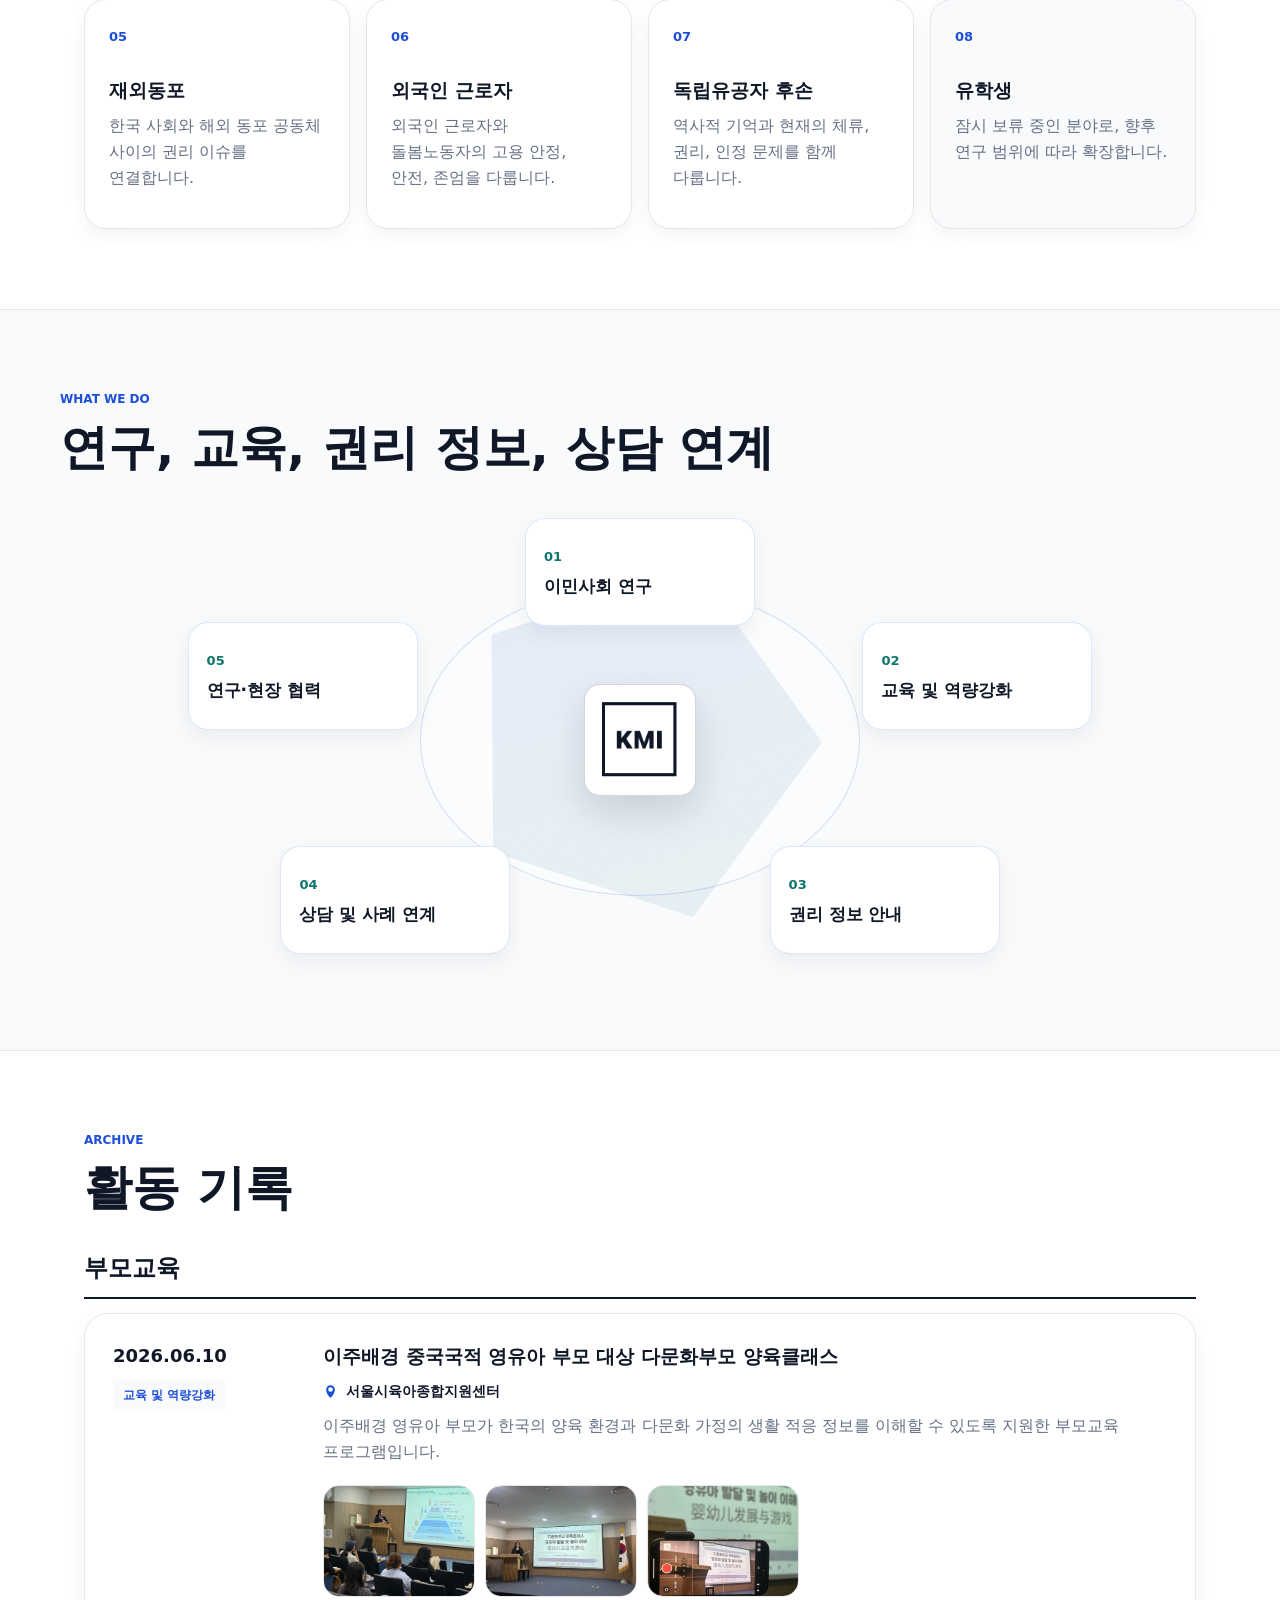
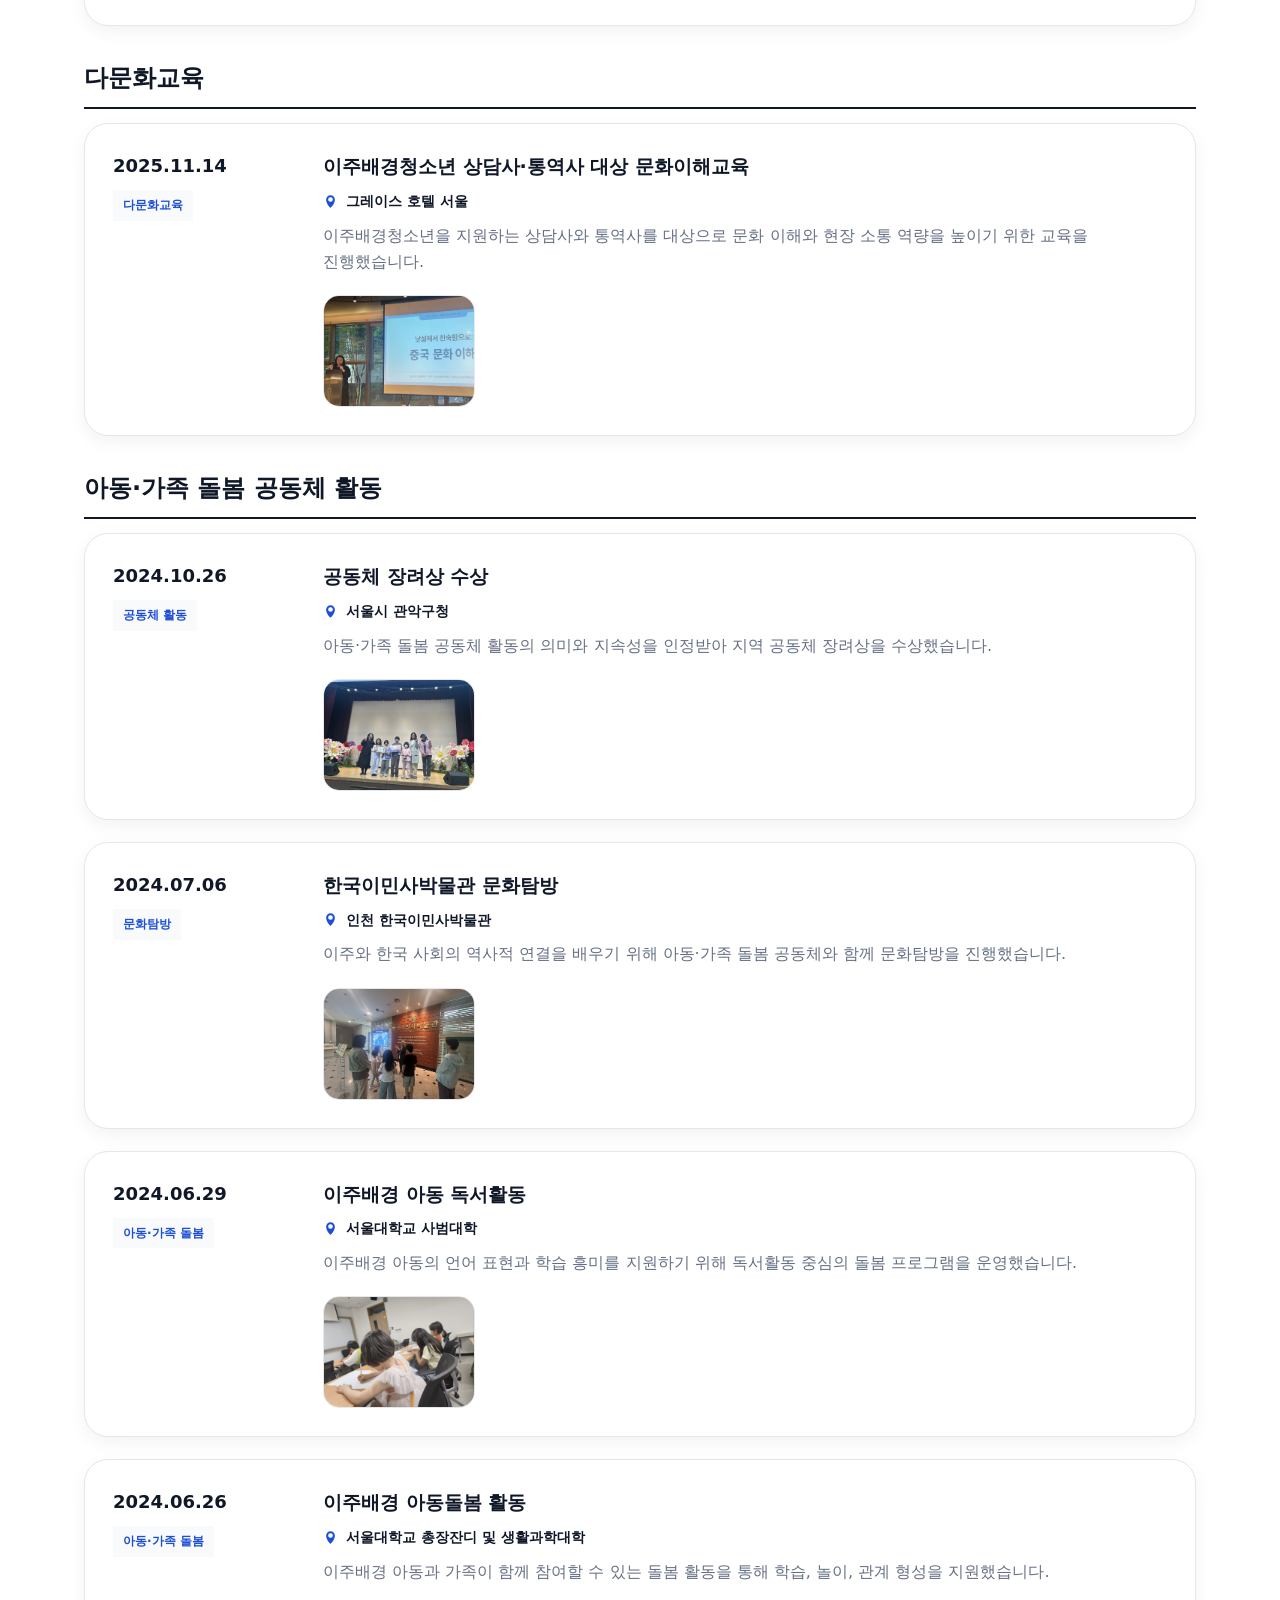
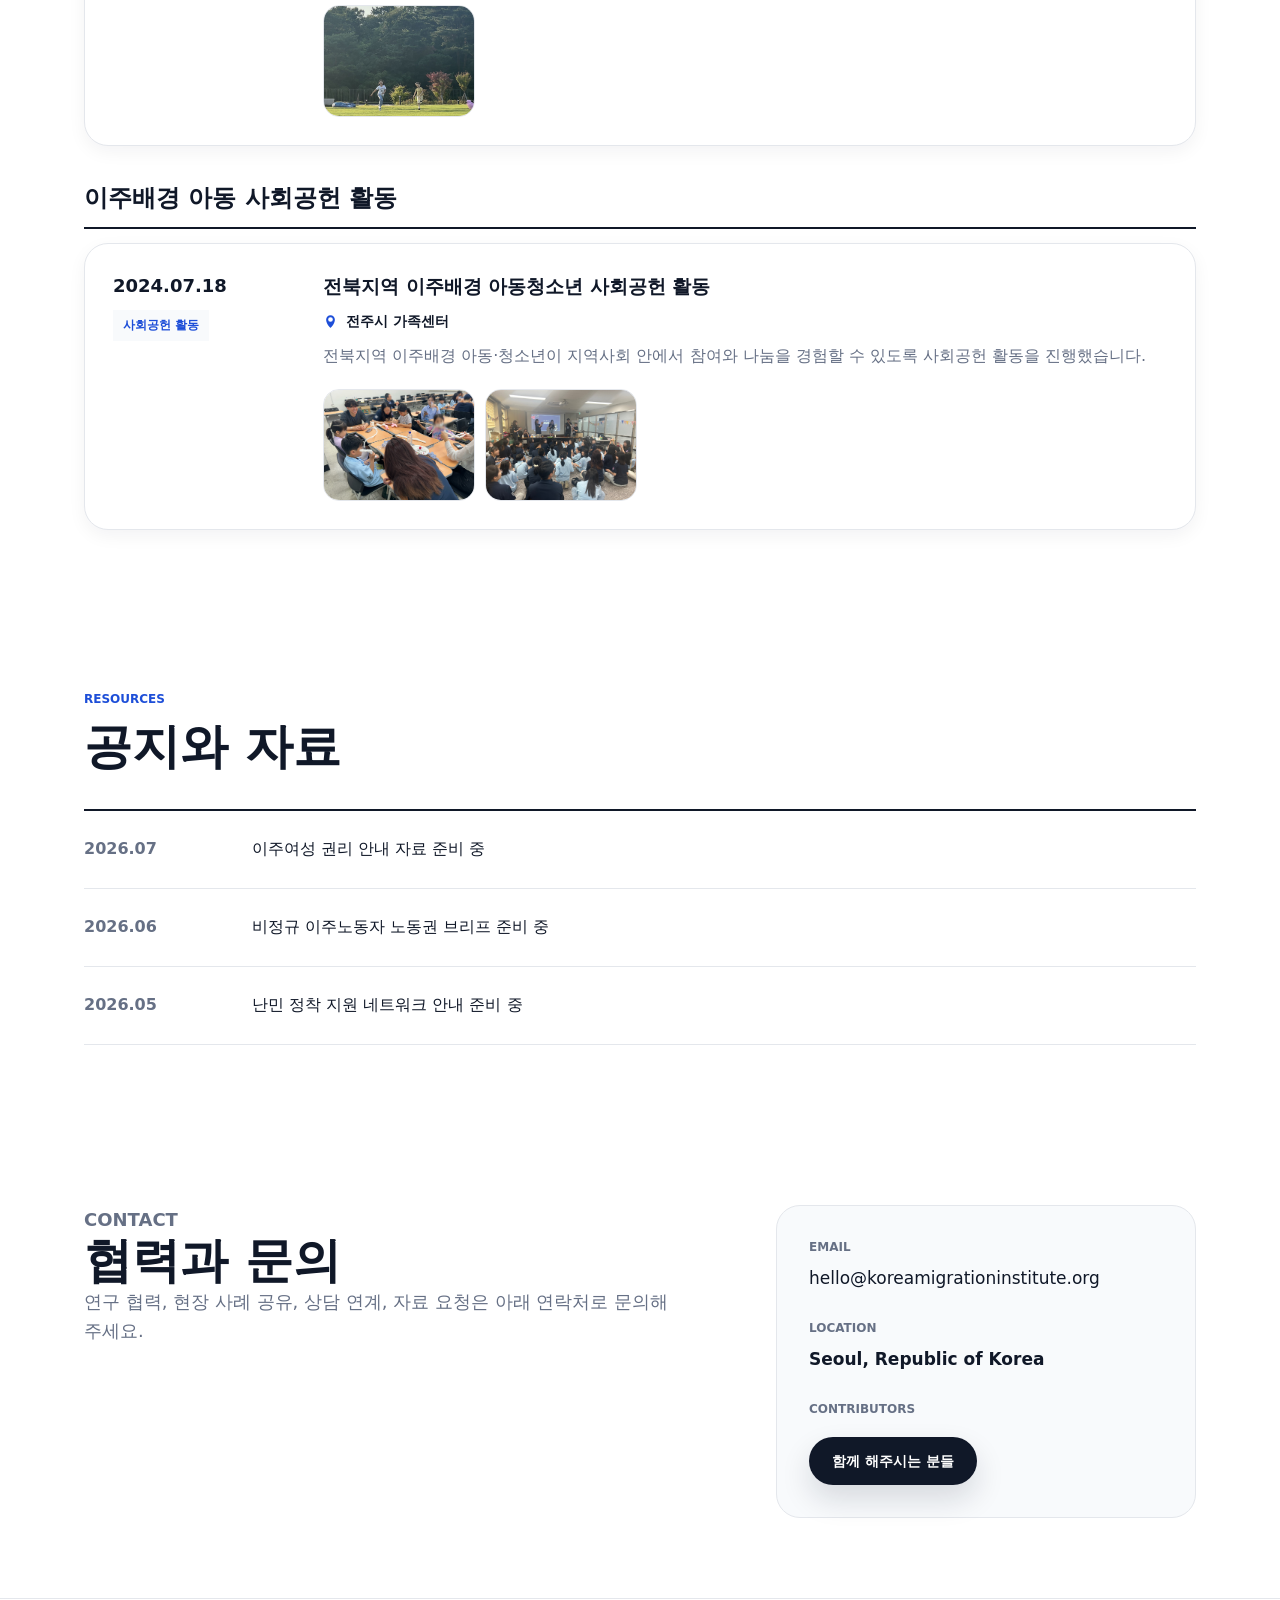
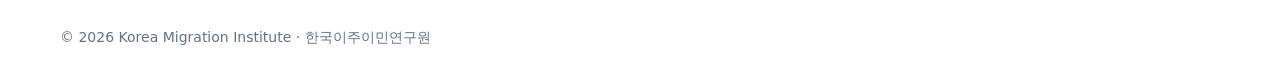
==== commit 7200542b: "Refine contributors navigation links" ====
--- a/index.html
+++ b/index.html
@@ -174,13 +174,13 @@
                     이주배경 영유아 부모가 한국의 양육 환경과 다문화 가정의 생활 적응 정보를 이해할 수 있도록 지원한 부모교육 프로그램입니다.
                   </p>
                   <div class="archive-photos three">
-                    <a href="./assets/archive/20260610-seoul-childcare-parent-class.jpg" data-photo-modal-trigger>
+                    <a href="./assets/archive/20260610-seoul-childcare-parent-class.jpg" data-photo-modal-trigger data-caption-ko="서울시육아종합지원센터 다문화부모 양육클래스" data-caption-en="Multicultural parenting class at the Seoul Support Center for Childcare">
                       <img src="./assets/archive/20260610-seoul-childcare-parent-class.jpg" alt="서울시육아종합지원센터 다문화부모 양육클래스" loading="lazy" />
                     </a>
-                    <a href="./assets/archive/20260527-multicultural-parenting-class-1.jpg" data-photo-modal-trigger>
+                    <a href="./assets/archive/20260527-multicultural-parenting-class-1.jpg" data-photo-modal-trigger data-caption-ko="이주배경 부모 대상 양육클래스 활동" data-caption-en="Parenting class activity for migrant-background parents">
                       <img src="./assets/archive/20260527-multicultural-parenting-class-1.jpg" alt="이주배경 부모 대상 양육클래스 활동" loading="lazy" />
                     </a>
-                    <a href="./assets/archive/20260527-multicultural-parenting-class-2.jpg" data-photo-modal-trigger>
+                    <a href="./assets/archive/20260527-multicultural-parenting-class-2.jpg" data-photo-modal-trigger data-caption-ko="다문화부모 양육클래스 현장 사진" data-caption-en="Multicultural parenting class field photo">
                       <img src="./assets/archive/20260527-multicultural-parenting-class-2.jpg" alt="다문화부모 양육클래스 현장 사진" loading="lazy" />
                     </a>
                   </div>
@@ -206,7 +206,7 @@
                     이주배경청소년을 지원하는 상담사와 통역사를 대상으로 문화 이해와 현장 소통 역량을 높이기 위한 교육을 진행했습니다.
                   </p>
                   <div class="archive-photos">
-                    <a href="./assets/archive/20251114-grace-hotel-cultural-understanding.jpg" data-photo-modal-trigger>
+                    <a href="./assets/archive/20251114-grace-hotel-cultural-understanding.jpg" data-photo-modal-trigger data-caption-ko="그레이스 호텔 서울 문화이해교육" data-caption-en="Cultural understanding education at Grace Hotel Seoul">
                       <img src="./assets/archive/20251114-grace-hotel-cultural-understanding.jpg" alt="그레이스 호텔 서울 문화이해교육" loading="lazy" />
                     </a>
                   </div>
@@ -232,7 +232,7 @@
                     아동·가족 돌봄 공동체 활동의 의미와 지속성을 인정받아 지역 공동체 장려상을 수상했습니다.
                   </p>
                   <div class="archive-photos">
-                    <a href="./assets/archive/20241026-gwanak-community-award.jpg" data-photo-modal-trigger>
+                    <a href="./assets/archive/20241026-gwanak-community-award.jpg" data-photo-modal-trigger data-caption-ko="서울시 관악구청 공동체 장려상 수상" data-caption-en="Community Encouragement Award from Gwanak-gu Office, Seoul">
                       <img src="./assets/archive/20241026-gwanak-community-award.jpg" alt="서울시 관악구청 공동체 장려상 수상" loading="lazy" />
                     </a>
                   </div>
@@ -251,7 +251,7 @@
                     이주와 한국 사회의 역사적 연결을 배우기 위해 아동·가족 돌봄 공동체와 함께 문화탐방을 진행했습니다.
                   </p>
                   <div class="archive-photos">
-                    <a href="./assets/archive/20240706-incheon-migration-history-museum.jpg" data-photo-modal-trigger>
+                    <a href="./assets/archive/20240706-incheon-migration-history-museum.jpg" data-photo-modal-trigger data-caption-ko="인천 한국이민사박물관 문화탐방" data-caption-en="Cultural visit to the Korean Immigration History Museum in Incheon">
                       <img src="./assets/archive/20240706-incheon-migration-history-museum.jpg" alt="인천 한국이민사박물관 문화탐방" loading="lazy" />
                     </a>
                   </div>
@@ -270,7 +270,7 @@
                     이주배경 아동의 언어 표현과 학습 흥미를 지원하기 위해 독서활동 중심의 돌봄 프로그램을 운영했습니다.
                   </p>
                   <div class="archive-photos">
-                    <a href="./assets/archive/20240629-snu-college-education-reading.jpg" data-photo-modal-trigger>
+                    <a href="./assets/archive/20240629-snu-college-education-reading.jpg" data-photo-modal-trigger data-caption-ko="서울대학교 사범대학 독서활동" data-caption-en="Reading activity at Seoul National University College of Education">
                       <img src="./assets/archive/20240629-snu-college-education-reading.jpg" alt="서울대학교 사범대학 독서활동" loading="lazy" />
                     </a>
                   </div>
@@ -289,7 +289,7 @@
                     이주배경 아동과 가족이 함께 참여할 수 있는 돌봄 활동을 통해 학습, 놀이, 관계 형성을 지원했습니다.
                   </p>
                   <div class="archive-photos">
-                    <a href="./assets/archive/20240626-snu-childcare-activity.jpg" data-photo-modal-trigger>
+                    <a href="./assets/archive/20240626-snu-childcare-activity.jpg" data-photo-modal-trigger data-caption-ko="서울대학교 아동돌봄 활동" data-caption-en="Childcare activity at Seoul National University">
                       <img src="./assets/archive/20240626-snu-childcare-activity.jpg" alt="서울대학교 아동돌봄 활동" loading="lazy" />
                     </a>
                   </div>
@@ -315,10 +315,10 @@
                     전북지역 이주배경 아동·청소년이 지역사회 안에서 참여와 나눔을 경험할 수 있도록 사회공헌 활동을 진행했습니다.
                   </p>
                   <div class="archive-photos two">
-                    <a href="./assets/archive/20240718-jeonju-family-center-social-contribution-1.jpg" data-photo-modal-trigger>
+                    <a href="./assets/archive/20240718-jeonju-family-center-social-contribution-1.jpg" data-photo-modal-trigger data-caption-ko="전주시 가족센터 사회공헌 활동" data-caption-en="Social contribution activity at Jeonju Family Center">
                       <img src="./assets/archive/20240718-jeonju-family-center-social-contribution-1.jpg" alt="전주시 가족센터 사회공헌 활동" loading="lazy" />
                     </a>
-                    <a href="./assets/archive/20240718-jeonju-family-center-social-contribution-2.jpg" data-photo-modal-trigger>
+                    <a href="./assets/archive/20240718-jeonju-family-center-social-contribution-2.jpg" data-photo-modal-trigger data-caption-ko="전북지역 이주배경 아동청소년 사회공헌 활동" data-caption-en="Social contribution activity for migrant-background children and youth in Jeonbuk">
                       <img src="./assets/archive/20240718-jeonju-family-center-social-contribution-2.jpg" alt="전북지역 이주배경 아동청소년 사회공헌 활동" loading="lazy" />
                     </a>
                   </div>
@@ -371,7 +371,6 @@
 
     <footer class="site-footer">
       <span>© <span id="year"></span> <span data-i18n="footer.name">Korea Migration Institute · 한국이주이민연구원</span></span>
-      <span><a href="./contributors.html" data-i18n="footer.contributors">Contributors</a></span>
     </footer>
     <div class="focus-modal" data-focus-modal hidden>
       <div class="focus-modal-backdrop" data-focus-close></div>
@@ -406,7 +405,7 @@
       <figure class="photo-modal-panel" role="dialog" aria-modal="true" aria-label="Archive photo">
         <button class="focus-modal-close photo-modal-close" type="button" data-photo-close aria-label="Close">×</button>
         <button class="photo-modal-arrow photo-modal-arrow-left" type="button" data-photo-prev aria-label="Previous photo">‹</button>
-        <img src="" alt="" data-photo-modal-image />
+        <div class="photo-modal-track" data-photo-modal-track></div>
         <button class="photo-modal-arrow photo-modal-arrow-right" type="button" data-photo-next aria-label="Next photo">›</button>
         <div class="photo-modal-dots" data-photo-modal-dots></div>
         <figcaption data-photo-modal-caption></figcaption>
--- a/styles.css
+++ b/styles.css
@@ -686,11 +686,42 @@
   border: 1px solid var(--line);
   border-radius: 30px;
   box-shadow: 0 34px 90px rgba(16, 24, 40, 0.24);
-  touch-action: pan-y;
   user-select: none;
 }
 
-.photo-modal-panel img {
+.photo-modal-track {
+  display: flex;
+  width: 100%;
+  overflow-x: auto;
+  scroll-snap-type: x mandatory;
+  scroll-snap-stop: always;
+  overscroll-behavior-x: contain;
+  -webkit-overflow-scrolling: touch;
+  touch-action: pan-x;
+  scrollbar-width: none;
+  cursor: grab;
+}
+
+.photo-modal-track:active {
+  cursor: grabbing;
+}
+
+.photo-modal-track::-webkit-scrollbar {
+  display: none;
+}
+
+.photo-modal-slide {
+  flex: 0 0 100%;
+  width: 100%;
+  min-height: 0;
+  padding: 0;
+  border: 0;
+  background: transparent;
+  scroll-snap-align: start;
+  scroll-snap-stop: always;
+}
+
+.photo-modal-slide img {
   display: block;
   width: 100%;
   max-height: calc(100vh - 120px);
@@ -701,41 +732,58 @@
 }
 
 .photo-modal-dots {
-  position: sticky;
-  bottom: 12px;
+  position: absolute;
+  left: 50%;
+  bottom: 78px;
+  z-index: 3;
   display: flex;
   justify-content: center;
-  gap: 8px;
-  margin-top: -30px;
+  align-items: center;
+  gap: 7px;
+  padding: 7px 10px;
+  border-radius: 999px;
+  background: rgba(15, 23, 42, 0.28);
+  backdrop-filter: blur(8px);
   pointer-events: none;
+  transform: translateX(-50%);
 }
 
 .photo-modal-dot {
   width: 9px;
   height: 9px;
   padding: 0;
-  border: 1px solid rgba(255, 255, 255, 0.95);
+  border: 0;
   border-radius: 999px;
-  background: rgba(255, 255, 255, 0.44);
-  box-shadow: 0 1px 5px rgba(16, 24, 40, 0.38);
+  background: rgba(255, 255, 255, 0.86);
+  box-shadow: 0 1px 8px rgba(16, 24, 40, 0.42);
   cursor: pointer;
   pointer-events: auto;
-  transition: width 160ms ease, background 160ms ease;
+  transition: width 160ms ease, background 160ms ease, opacity 160ms ease;
 }
 
 .photo-modal-dot.active {
-  width: 24px;
+  width: 28px;
   background: #ffffff;
+  opacity: 1;
 }
 
 .photo-modal-panel figcaption {
-  margin-top: 24px;
-  margin-bottom: 4px;
-  padding: 0 4px;
-  color: var(--muted);
+  position: absolute;
+  top: 34px;
+  left: 34px;
+  z-index: 3;
+  max-width: min(620px, calc(100% - 116px));
+  margin: 0;
+  padding: 9px 14px;
+  border: 1px solid rgba(255, 255, 255, 0.34);
+  border-radius: 999px;
+  background: rgba(15, 23, 42, 0.46);
+  color: #ffffff;
+  backdrop-filter: blur(10px);
+  box-shadow: 0 12px 28px rgba(16, 24, 40, 0.22);
   font-size: 14px;
   font-weight: 700;
-  line-height: 1.55;
+  line-height: 1.35;
 }
 
 .photo-modal-close {
@@ -769,6 +817,12 @@
   box-shadow: 0 18px 44px rgba(16, 24, 40, 0.34);
   outline: none;
   transform: translateY(-50%) scale(1.04);
+}
+
+.photo-modal-arrow:disabled {
+  opacity: 0.36;
+  cursor: default;
+  transform: translateY(-50%);
 }
 
 .photo-modal-arrow[hidden] {
@@ -883,6 +937,25 @@
   padding-bottom: 36px;
 }
 
+.contributors-back-link {
+  display: inline-flex;
+  align-items: center;
+  width: fit-content;
+  margin-bottom: 18px;
+  color: var(--muted);
+  font-size: 14px;
+  font-weight: 800;
+  line-height: 1.2;
+  transition: color 160ms ease, transform 160ms ease;
+}
+
+.contributors-back-link:hover,
+.contributors-back-link:focus-visible {
+  color: var(--ink);
+  outline: none;
+  transform: translateX(-2px);
+}
+
 .contributors-hero h1 {
   margin: 0;
   font-size: clamp(42px, 8vw, 86px);
@@ -1313,20 +1386,24 @@
     border-radius: 24px;
   }
 
-  .photo-modal-panel img {
+  .photo-modal-slide img {
     max-height: calc(100dvh - 88px);
     border-radius: 18px;
   }
 
   .photo-modal-dots {
-    bottom: 10px;
-    margin-top: -28px;
+    bottom: 62px;
+    margin-top: 0;
+    padding: 6px 9px;
   }
 
   .photo-modal-panel figcaption {
-    margin-top: 20px;
-    padding-right: 42px;
-    font-size: 12px;
+    top: 16px;
+    left: 16px;
+    max-width: calc(100% - 86px);
+    padding: 6px 9px;
+    font-size: 10.5px;
+    line-height: 1.28;
   }
 
   .photo-modal-close {
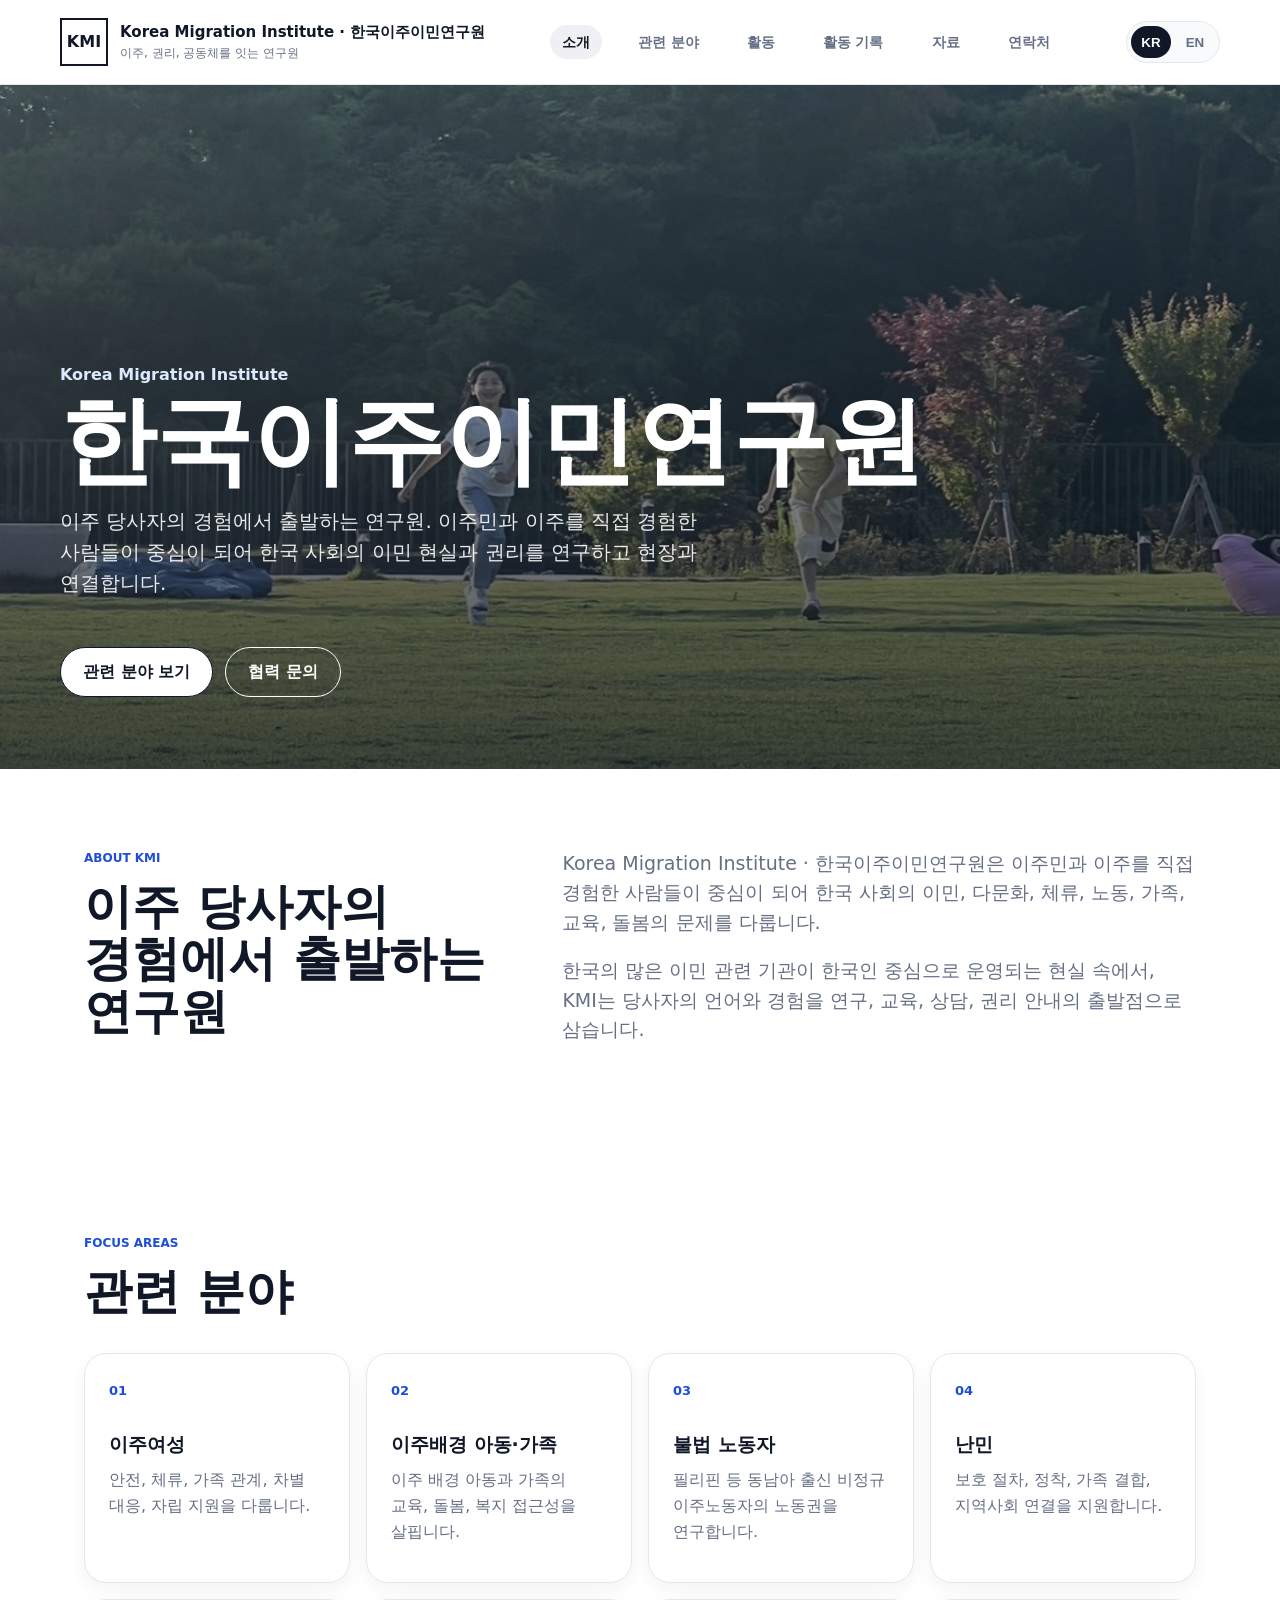
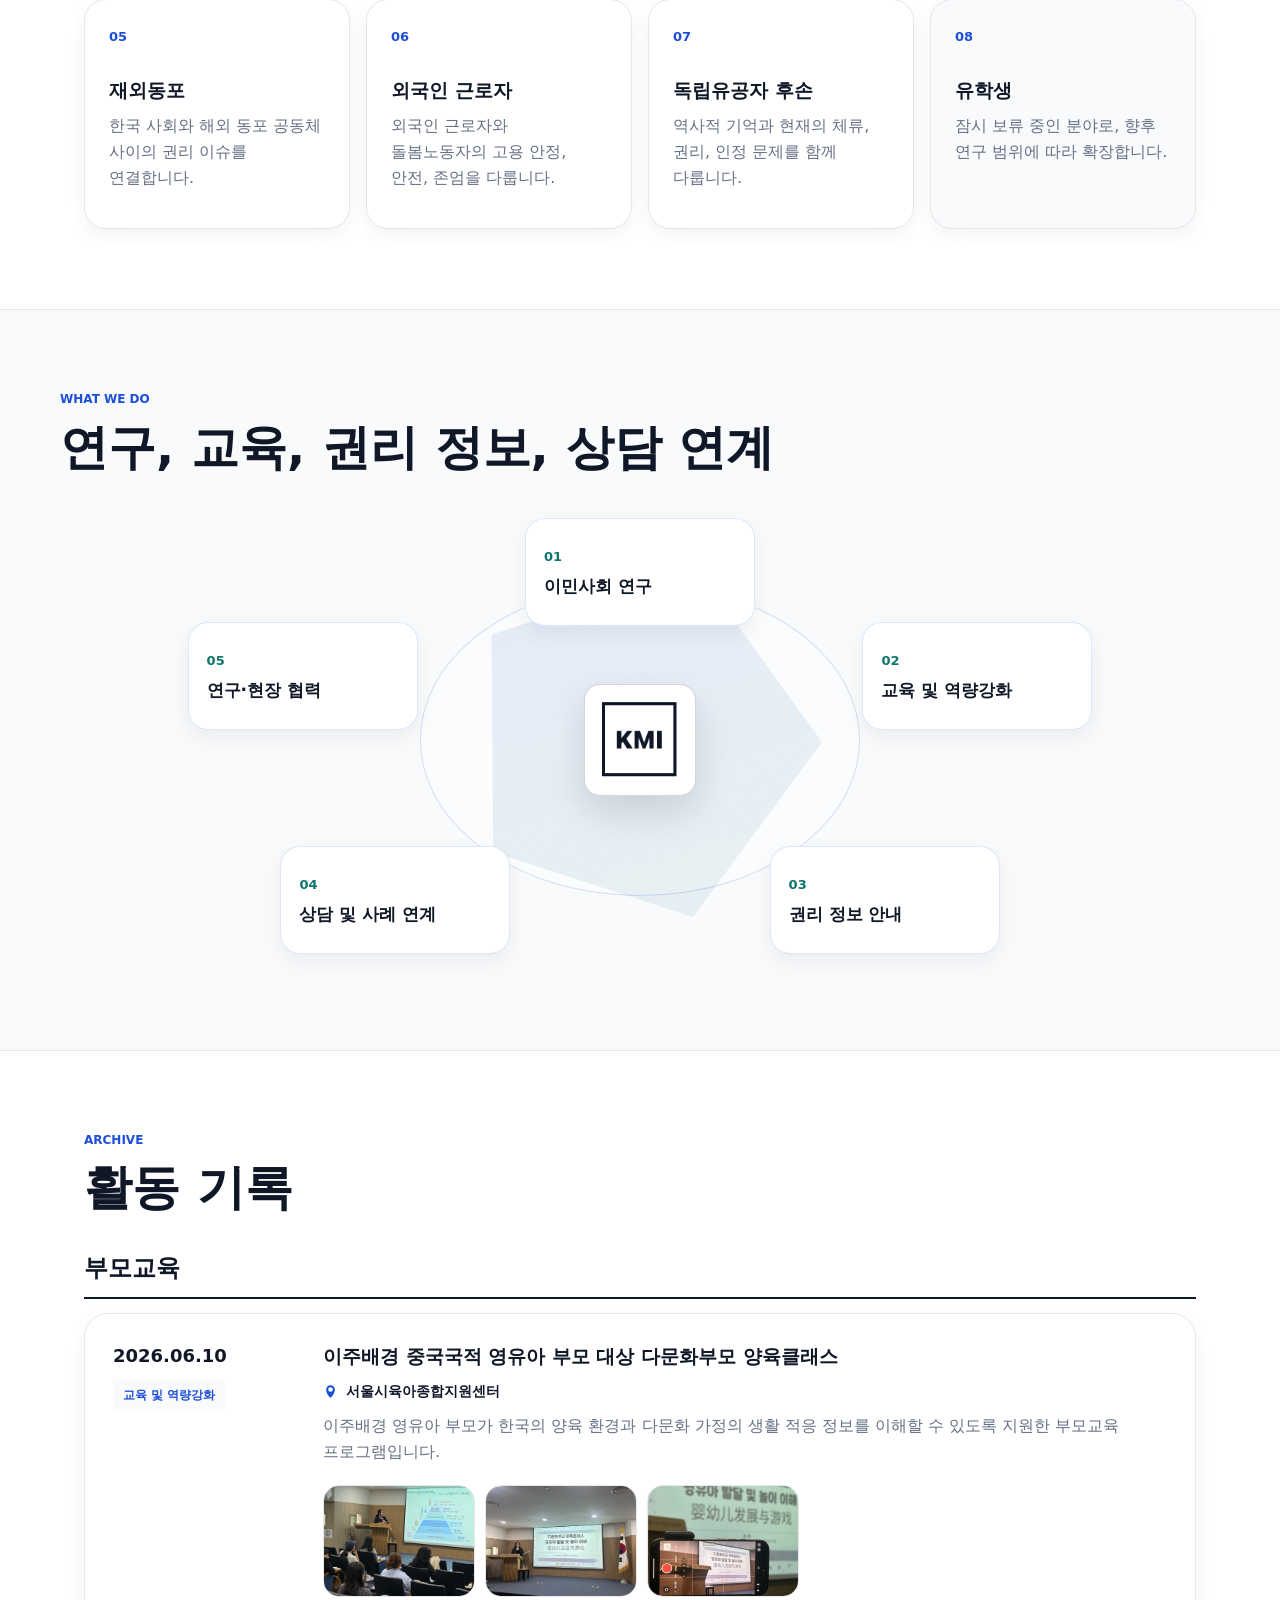
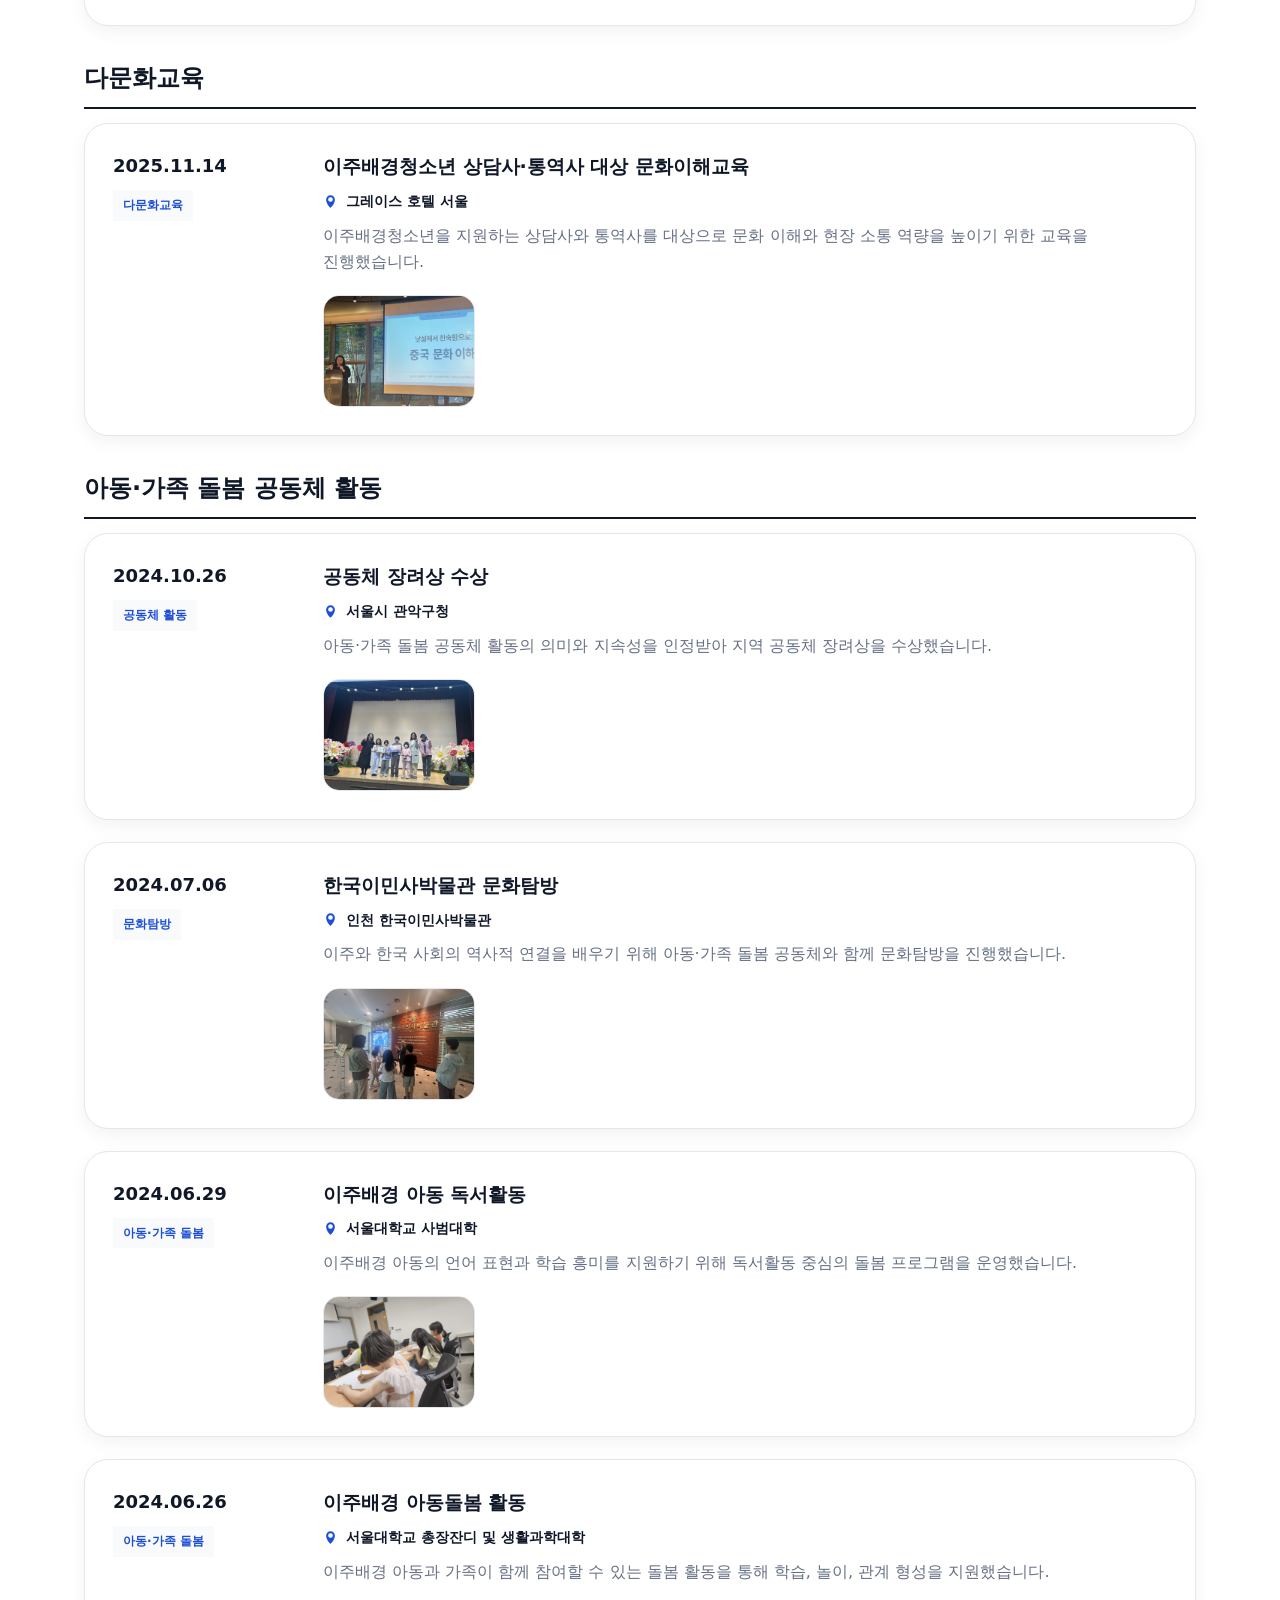
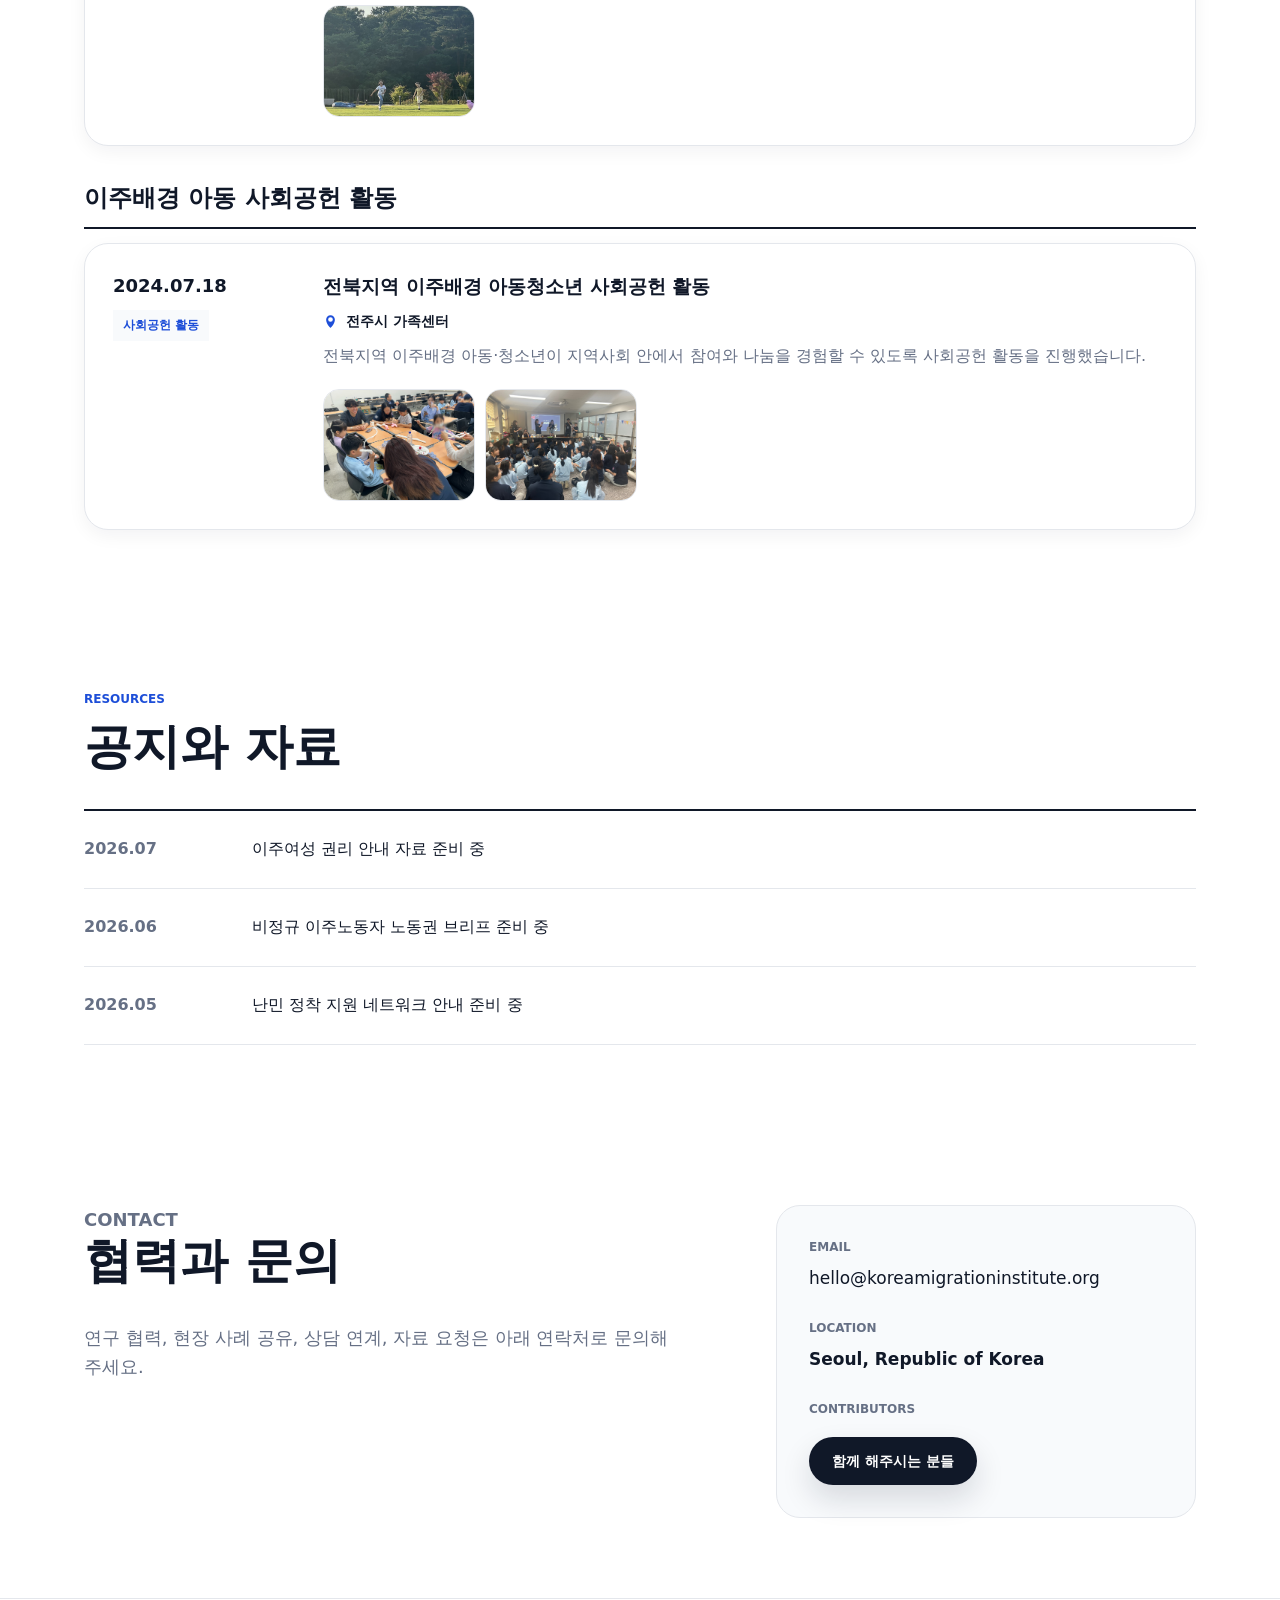
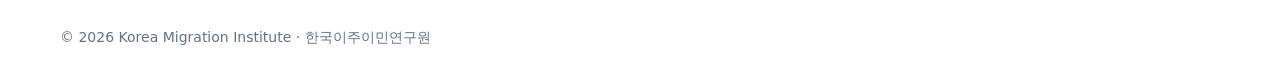
==== commit ce09a961: "Align contact heading format" ====
--- a/index.html
+++ b/index.html
@@ -352,8 +352,10 @@
 
       <section id="contact" class="section contact-section">
         <div class="contact-copy">
-          <p class="eyebrow" data-i18n="contact.eyebrow">Contact</p>
-          <h2 data-i18n="contact.title">협력과 문의</h2>
+          <div class="section-heading">
+            <p class="eyebrow" data-i18n="contact.eyebrow">Contact</p>
+            <h2 data-i18n="contact.title">협력과 문의</h2>
+          </div>
           <p data-i18n="contact.body">
             연구 협력, 현장 사례 공유, 상담 연계, 자료 요청은 아래 연락처로 문의해 주세요.
           </p>
